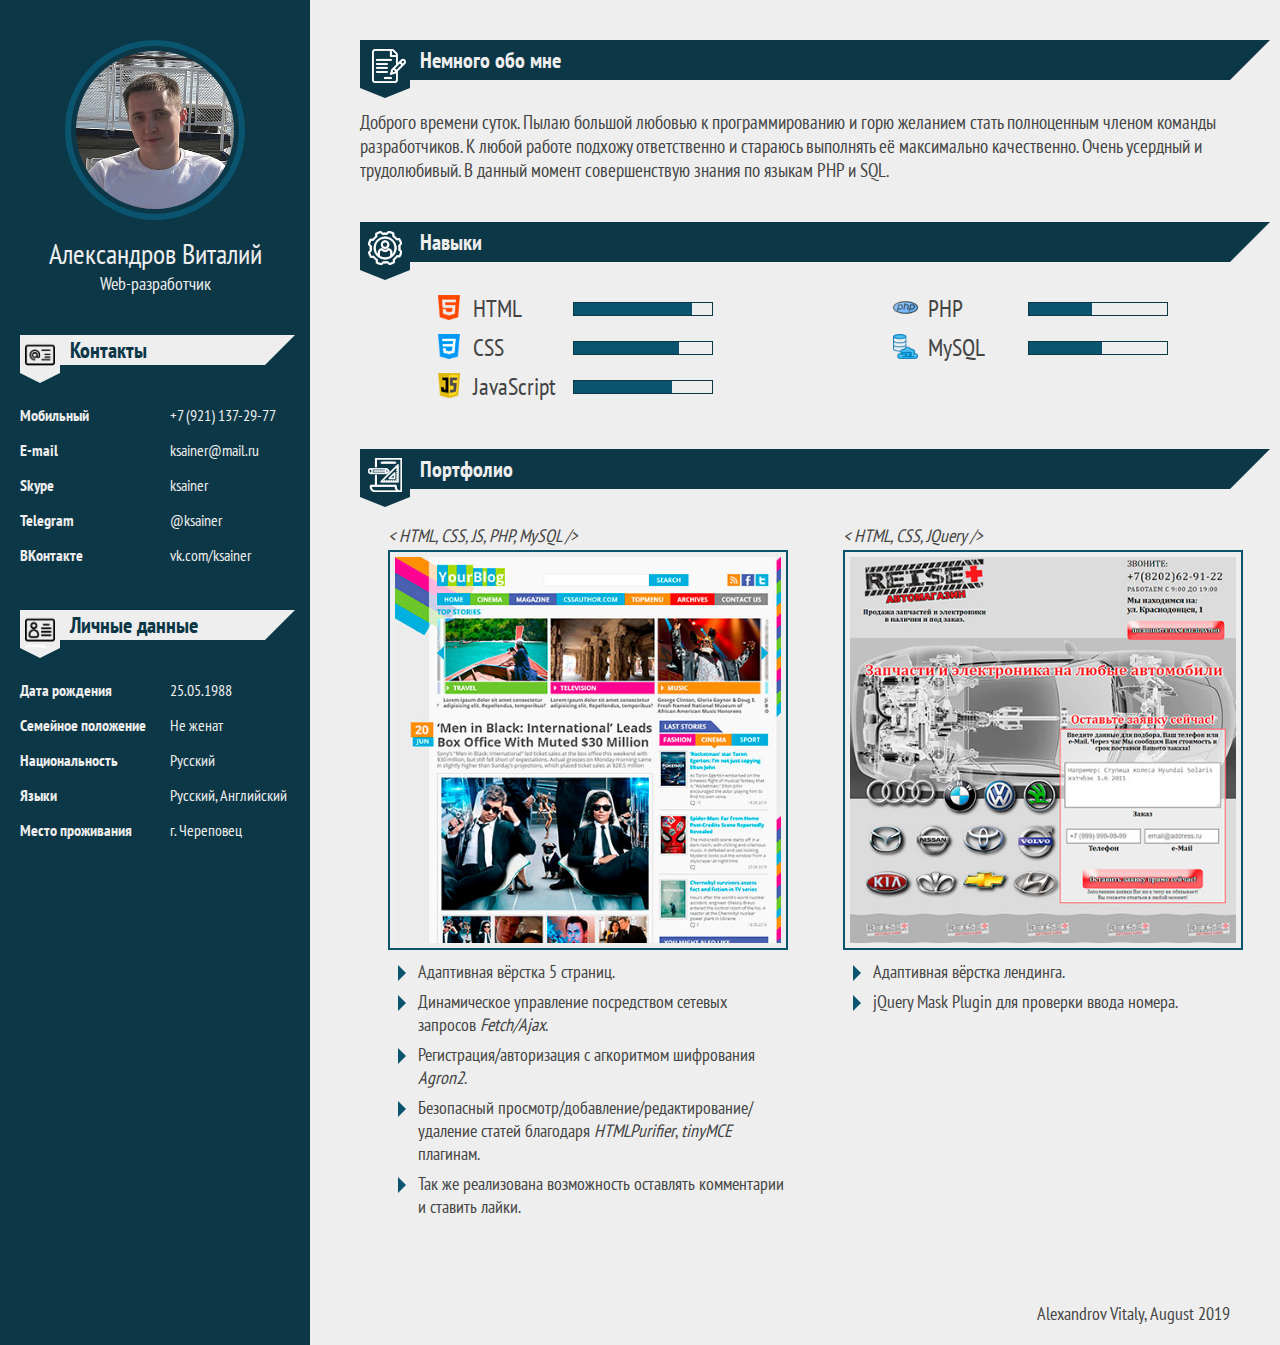
==== index.html @ 54f98357 "fix validator errors" ====
<!DOCTYPE html>
<html lang="ru">
<head>
	<meta charset="UTF-8">
	<meta name="viewport" content="width=device-width, initial-scale=1.0">
	<meta http-equiv="X-UA-Compatible" content="ie=edge">
	<title>Разработка адаптивных веб-сайтов по современным стандартам</title>
	<link href="https://fonts.googleapis.com/css?family=PT+Sans+Narrow:400,700&display=swap" rel="stylesheet">
	<link rel="stylesheet" href="style.min.css">
	<meta name="description" content="Услуги разработки, переработки и поддержки сайтов: создание сайтов с нуля, интеграция верстки, контент-менеджмент.">
</head>
<body>
<div class="wrap">
	<article class="left-bar">
		<figure class="avatar">
			<img src="img/photo.jpg" alt="my photo" class="photo" draggable="false">
			<figcaption class="avatar-caption">
				<p class="name">Александров Виталий</p>
				<p class="post">Web-разработчик</p>
			</figcaption>
		</figure>
		<div class="block-data">
			<h3 class="title">Контакты</h3>
			<table class="data-table">
				<tr>
					<td class="first-column">Мобильный</td>
					<td><a href="tel:+79211372977" class="nowrap">+7 (921) 137-29-77</a></td>
				</tr>
				<tr>
					<td class="first-column">E-mail</td>
					<td><a href="mailto:ksainer@mail.ru" class="nowrap">ksainer@mail.ru</a></td>
				</tr>
				<tr>
					<td class="first-column">Skype</td>
					<td><a href="skype:ksainer">ksainer</a></td>
				</tr>
				<tr>
					<td class="first-column">Telegram</td>
					<td><a href="https://telegram.me/ksainer" target="_blank">@ksainer</a></td>
				</tr>
				<tr>
					<td class="first-column">ВКонтакте</td>
					<td><a href="ttps://vk.com/ksainer" target="_blank">vk.com/ksainer</a></td>
				</tr>
			</table>
		</div>
		<div class="block-data">
			<h3 class="title">Личные данные</h3>
			<table class="data-table">
				<tr>
					<td class="first-column">Дата рождения</td>
					<td>25.05.1988</td>
				</tr>
				<tr>
					<td class="first-column">Семейное положение</td>
					<td>Не женат</td>
				</tr>
				<tr>
					<td class="first-column">Национальность</td>
					<td>Русский</td>
				</tr>
				<tr>
					<td class="first-column">Языки</td>
					<td>Русский, Английский</td>
				</tr>
				<tr>
					<td class="first-column">Место проживания</td>
					<td>г. Череповец</td>
				</tr>
			</table>
		</div>
	</article>

	<main class="content">
		<section class="content__section about-me title__icon">
			<h2 class="content__title">Немного обо мне</h2>
			<p class="about-me__text">Доброго времени суток. Пылаю большой любовью к программированию и горю желанием стать полноценным членом команды разработчиков. К любой работе подхожу ответственно и стараюсь выполнять её максимально качественно. Очень усердный и трудолюбивый. В данный момент совершенствую знания по языкам PHP и SQL.</p>
		</section>

		<section class="content__section skills title__icon">
			<h2 class="content__title">Навыки</h2>

			<div class="skills__lists">
				<ul class="skills__list">
					<li class="skills__item html">HTML</li>
					<li class="skills__item css">CSS</li>
					<li class="skills__item js">JavaScript</li>
				</ul>
				<ul class="skills__list">
					<li class="skills__item php">PHP</li>
					<li class="skills__item mysql">MySQL</li>
				</ul>
			</div>
		</section>

		<section class="content__section portfolio title__icon">
			<h2 class="content__title">Портфолио</h2>
			<ul class="portfolio__list">
				<li class="portfolio__item">
					<figure>
						<figcaption class="portfolio__languages">&lt; HTML, CSS, JS, PHP, MySQL /&gt;</figcaption>
						<div class="portfolio__screen-wrap">
							<a href="http://yourblog.mcdir.ru" target="_blank"><img src="img/portfolio/mini-YB.jpg" alt="website YourBlog" class="portfolio__screen"></a>
						</div>
						<ul class="portfolio__note-list">
							<li>Адаптивная вёрстка 5 страниц.</li>
							<li>Динамическое управление посредством сетевых запросов <i>Fetch/Ajax</i>.</li>
							<li>Регистрация/авторизация с агкоритмом шифрования <i>Agron2</i>.</li>
							<li>Безопасный просмотр/добавление/редактирование/удаление статей благодаря <i>HTMLPurifier</i>, <i>tinyMCE</i> плагинам.</li>
							<li>Так же реализована возможность оставлять комментарии и ставить лайки.</li>
						</ul>
					</figure>
				</li>
				<li class="portfolio__item">
					<figure>
						<figcaption class="portfolio__languages">&lt; HTML, CSS, JQuery /&gt;</figcaption>
						<div class="portfolio__screen-wrap">
							<a href="/reise+" target="_blank"><img src="img/portfolio/mini-reise.jpg" alt="website Reise+" class="portfolio__screen"></a>
						</div>
						<ul class="portfolio__note-list">
							<li>Адаптивная вёрстка лендинга.</li>
							<li>jQuery Mask Plugin для проверки ввода номера.</li>
						</ul>
					</figure>
				</li>
			</ul>
		</section>
		
	</main>
	
<footer class="footer">
		<p class="copy">Alexandrov Vitaly, August 2019</p>
	</footer>
</div>

</body>
</html>
---- style.min.css ----
*,::after,::before{box-sizing:border-box;margin:0;padding:0}body{background-color:#eee;font-family:'PT Sans Narrow',sans-serif;font-size:18px;color:#444}.wrap{position:relative;display:flex;max-width:1300px;margin:auto}.nowrap{white-space:nowrap}.left-bar{min-height:100vh;min-width:310px;padding:40px 20px;background-color:#0c3747;color:#eee}.avatar{text-align:center}.photo{width:180px;margin-bottom:10px;padding:5px;border-radius:50%;border:6px solid #0a546f}.name{font-size:28px}.title{position:relative;padding-left:50px;margin:40px 25px 30px 0;background-color:#eee;line-height:30px;color:#0c3747;font-size:22px;white-space:nowrap}.title::before{content:'';position:absolute;bottom:-18px;left:0;width:0;height:0;border-left:20px solid transparent;border-right:20px solid transparent;border-top:10px solid #eee}.title::after{content:'';position:absolute;top:0;right:-30px;width:0;height:0;border-top:30px solid #eee;border-right:30px solid transparent}.title__icon::after{content:'';position:absolute;top:9px;left:0;width:50px;height:39px;padding:0 4px 0 12px;background:#0c3747 url(img/sprite-title.png) center no-repeat;background-size:cover;background-origin:content-box;border-bottom:5px solid #0c3747;z-index:2}.block-data{position:relative;max-width:280px;margin:auto}.block-data::before{content:'';position:absolute;top:5px;left:0;width:40px;height:33px;padding:0 5px;background:#eee url(img/sprite-title.png) 0 0 no-repeat;background-size:cover;background-origin:content-box;z-index:1}.block-data:last-child::before{background-position:0 -30px}.data-table{font-size:16px;border-collapse:collapse}.data-table td{padding:10px 0 5px}.first-column{font-weight:700;width:150px}.data-table a{text-decoration:none;color:inherit}.data-table a:hover{text-decoration:underline}.content{min-width:320px;margin:0 10px 100px 50px}.content__section{position:relative}.content__title{position:relative;padding-left:60px;margin:40px 40px 30px 0;background-color:#0c3747;line-height:40px;font-size:22px;color:#eee;white-space:nowrap;z-index:1}.content__title::before{content:'';position:absolute;bottom:-18px;left:0;width:0;height:0;border-left:25px solid transparent;border-right:25px solid transparent;border-top:10px solid #0c3747}.content__title::after{content:'';position:absolute;top:0;right:-40px;width:0;height:0;border-top:40px solid #0c3747;border-right:40px solid transparent}.about-me__text{font-size:19px}.skills::after{padding:0 8px 0 8px;background-position:0 -102px}.skills__lists{display:flex;flex-wrap:wrap;justify-content:space-around}.skills__list{list-style:none;font-size:20px}.skills__item{position:relative;width:300px;padding-left:35px;margin-bottom:5px;line-height:34px;font-size:24px}.skills__item::before{content:'';position:absolute;top:3px;left:0;width:25px;height:25px;background:url(img/sprite-skills.png) 0 0 no-repeat;background-size:cover}.css::before{background-position:0 -25px}.js::before{background-position:0 -50px}.php::before{background-position:0 -75px}.mysql::before{background-position:0 -100px}.skills__item::after{content:'';position:absolute;top:50%;left:135px;width:140px;height:14px;padding-right:50px;transform:translateY(-50%);border:1px solid #0c3747;background:#0a546f;background-clip:content-box}.html::after{padding-right:20px}.css::after{padding-right:33px}.js::after{padding-right:40px}.php::after{padding-right:75px}.mysql::after{padding-right:65px}.portfolio::after{padding:0 8px 0 8px;background-position:0 -136px}.portfolio__list{display:flex;flex-wrap:wrap;justify-content:space-around;list-style:none}.portfolio__item{max-width:400px;margin:5px 5px 20px}.portfolio__screen-wrap{width:100%;border:2px solid #0a546f;padding:5px;margin-bottom:10px;font-size:0;overflow:hidden}.portfolio__screen{width:100%;transition:2s}.portfolio__screen:hover{transform:scale(1.05)}.portfolio__languages{font-style:italic;margin-bottom:3px}.portfolio__note-list{margin-left:30px;list-style:none}.portfolio__note-list li{position:relative;margin-bottom:7px}.portfolio__note-list li:before{content:'';position:absolute;top:5px;left:-20px;border:8px solid transparent;border-left-color:#0a546f}.footer{position:absolute;bottom:20px;right:50px}@media screen and (max-width:975px){.content{margin-left:30px}.about-me__text{font-size:17px}}@media screen and (max-width:730px){.wrap{flex-wrap:wrap}.left-bar{min-height:auto;min-width:auto;width:100%;margin:auto}.content{margin-left:0;margin-right:0;min-width:auto}.about-me .content__title{margin-top:0;box-shadow:5px -5px 5px #111}.about-me .content__title::after{box-shadow:5px -5px 5px #111}.about-me__text{padding-left:10px;padding-right:5px;font-size:16px}}
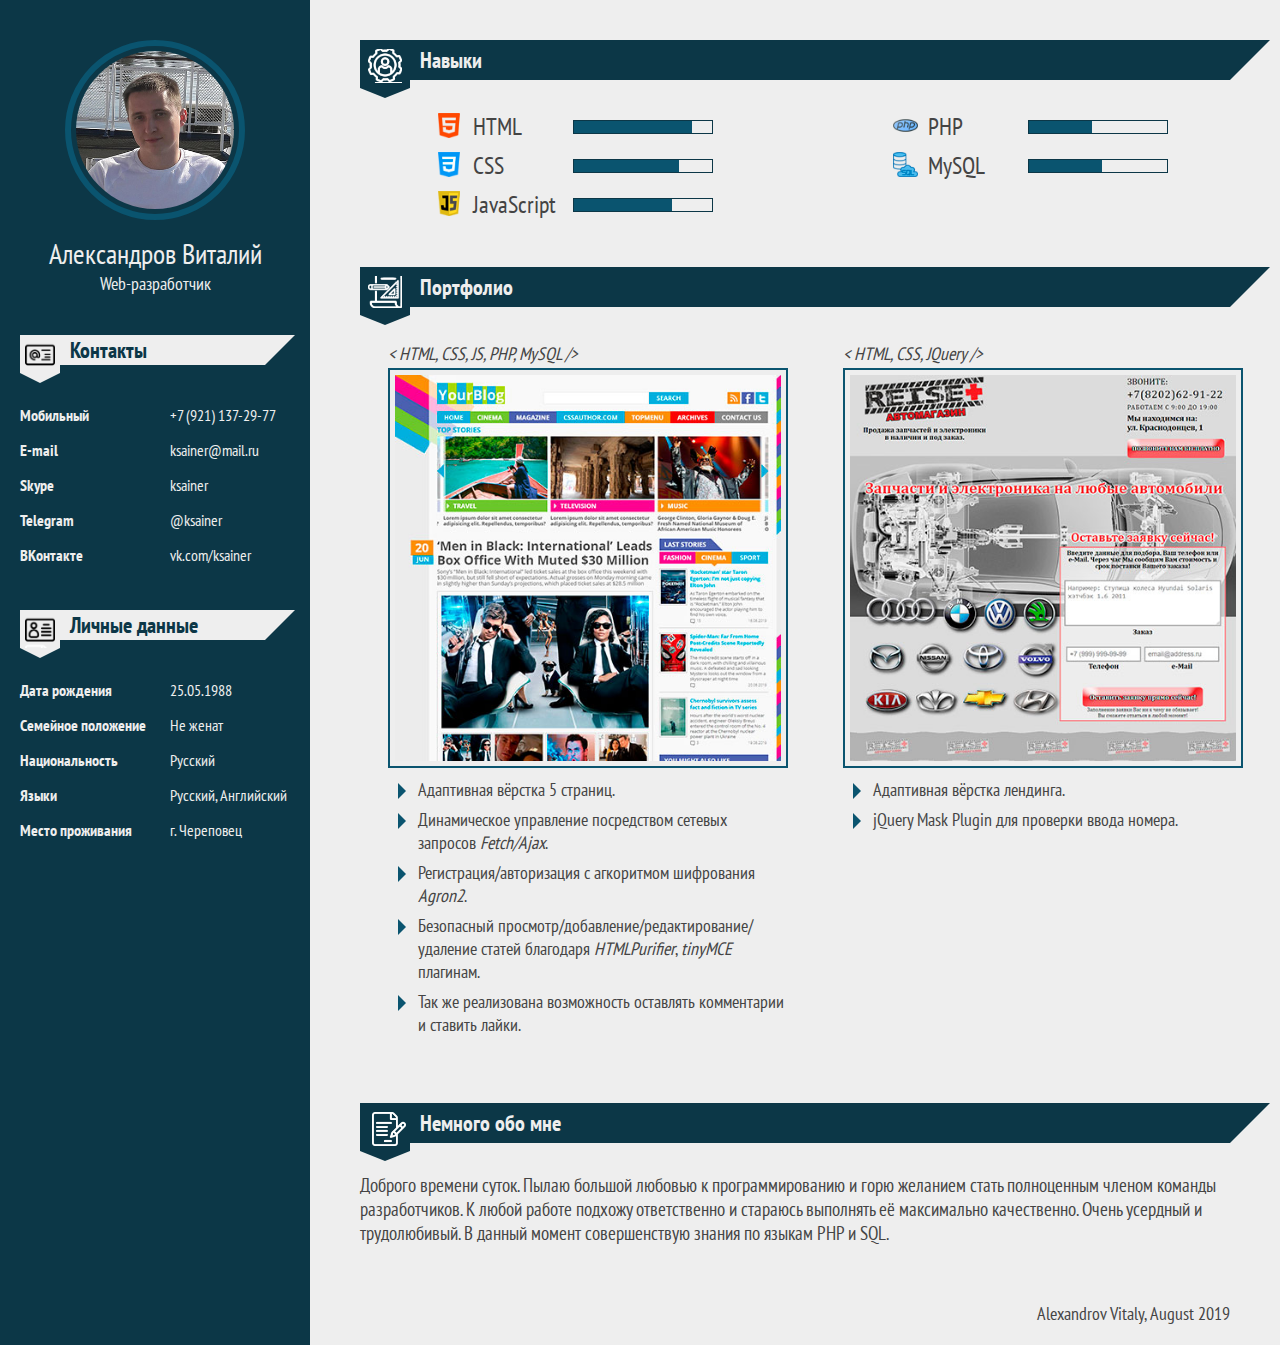
==== commit 2ea160fb: "remove about-block" ====
--- a/index.html
+++ b/index.html
@@ -72,11 +72,6 @@
 	</article>
 
 	<main class="content">
-		<section class="content__section about-me title__icon">
-			<h2 class="content__title">Немного обо мне</h2>
-			<p class="about-me__text">Доброго времени суток. Пылаю большой любовью к программированию и горю желанием стать полноценным членом команды разработчиков. К любой работе подхожу ответственно и стараюсь выполнять её максимально качественно. Очень усердный и трудолюбивый. В данный момент совершенствую знания по языкам PHP и SQL.</p>
-		</section>
-
 		<section class="content__section skills title__icon">
 			<h2 class="content__title">Навыки</h2>
 
@@ -126,6 +121,10 @@
 			</ul>
 		</section>
 		
+		<section class="content__section about-me title__icon">
+			<h2 class="content__title">Немного обо мне</h2>
+			<p class="about-me__text">Доброго времени суток. Пылаю большой любовью к программированию и горю желанием стать полноценным членом команды разработчиков. К любой работе подхожу ответственно и стараюсь выполнять её максимально качественно. Очень усердный и трудолюбивый. В данный момент совершенствую знания по языкам PHP и SQL.</p>
+		</section>
 	</main>
 	
 <footer class="footer">
--- a/style.min.css
+++ b/style.min.css
@@ -1 +1 @@
-*,::after,::before{box-sizing:border-box;margin:0;padding:0}body{background-color:#eee;font-family:'PT Sans Narrow',sans-serif;font-size:18px;color:#444}.wrap{position:relative;display:flex;max-width:1300px;margin:auto}.nowrap{white-space:nowrap}.left-bar{min-height:100vh;min-width:310px;padding:40px 20px;background-color:#0c3747;color:#eee}.avatar{text-align:center}.photo{width:180px;margin-bottom:10px;padding:5px;border-radius:50%;border:6px solid #0a546f}.name{font-size:28px}.title{position:relative;padding-left:50px;margin:40px 25px 30px 0;background-color:#eee;line-height:30px;color:#0c3747;font-size:22px;white-space:nowrap}.title::before{content:'';position:absolute;bottom:-18px;left:0;width:0;height:0;border-left:20px solid transparent;border-right:20px solid transparent;border-top:10px solid #eee}.title::after{content:'';position:absolute;top:0;right:-30px;width:0;height:0;border-top:30px solid #eee;border-right:30px solid transparent}.title__icon::after{content:'';position:absolute;top:9px;left:0;width:50px;height:39px;padding:0 4px 0 12px;background:#0c3747 url(img/sprite-title.png) center no-repeat;background-size:cover;background-origin:content-box;border-bottom:5px solid #0c3747;z-index:2}.block-data{position:relative;max-width:280px;margin:auto}.block-data::before{content:'';position:absolute;top:5px;left:0;width:40px;height:33px;padding:0 5px;background:#eee url(img/sprite-title.png) 0 0 no-repeat;background-size:cover;background-origin:content-box;z-index:1}.block-data:last-child::before{background-position:0 -30px}.data-table{font-size:16px;border-collapse:collapse}.data-table td{padding:10px 0 5px}.first-column{font-weight:700;width:150px}.data-table a{text-decoration:none;color:inherit}.data-table a:hover{text-decoration:underline}.content{min-width:320px;margin:0 10px 100px 50px}.content__section{position:relative}.content__title{position:relative;padding-left:60px;margin:40px 40px 30px 0;background-color:#0c3747;line-height:40px;font-size:22px;color:#eee;white-space:nowrap;z-index:1}.content__title::before{content:'';position:absolute;bottom:-18px;left:0;width:0;height:0;border-left:25px solid transparent;border-right:25px solid transparent;border-top:10px solid #0c3747}.content__title::after{content:'';position:absolute;top:0;right:-40px;width:0;height:0;border-top:40px solid #0c3747;border-right:40px solid transparent}.about-me__text{font-size:19px}.skills::after{padding:0 8px 0 8px;background-position:0 -102px}.skills__lists{display:flex;flex-wrap:wrap;justify-content:space-around}.skills__list{list-style:none;font-size:20px}.skills__item{position:relative;width:300px;padding-left:35px;margin-bottom:5px;line-height:34px;font-size:24px}.skills__item::before{content:'';position:absolute;top:3px;left:0;width:25px;height:25px;background:url(img/sprite-skills.png) 0 0 no-repeat;background-size:cover}.css::before{background-position:0 -25px}.js::before{background-position:0 -50px}.php::before{background-position:0 -75px}.mysql::before{background-position:0 -100px}.skills__item::after{content:'';position:absolute;top:50%;left:135px;width:140px;height:14px;padding-right:50px;transform:translateY(-50%);border:1px solid #0c3747;background:#0a546f;background-clip:content-box}.html::after{padding-right:20px}.css::after{padding-right:33px}.js::after{padding-right:40px}.php::after{padding-right:75px}.mysql::after{padding-right:65px}.portfolio::after{padding:0 8px 0 8px;background-position:0 -136px}.portfolio__list{display:flex;flex-wrap:wrap;justify-content:space-around;list-style:none}.portfolio__item{max-width:400px;margin:5px 5px 20px}.portfolio__screen-wrap{width:100%;border:2px solid #0a546f;padding:5px;margin-bottom:10px;font-size:0;overflow:hidden}.portfolio__screen{width:100%;transition:2s}.portfolio__screen:hover{transform:scale(1.05)}.portfolio__languages{font-style:italic;margin-bottom:3px}.portfolio__note-list{margin-left:30px;list-style:none}.portfolio__note-list li{position:relative;margin-bottom:7px}.portfolio__note-list li:before{content:'';position:absolute;top:5px;left:-20px;border:8px solid transparent;border-left-color:#0a546f}.footer{position:absolute;bottom:20px;right:50px}@media screen and (max-width:975px){.content{margin-left:30px}.about-me__text{font-size:17px}}@media screen and (max-width:730px){.wrap{flex-wrap:wrap}.left-bar{min-height:auto;min-width:auto;width:100%;margin:auto}.content{margin-left:0;margin-right:0;min-width:auto}.about-me .content__title{margin-top:0;box-shadow:5px -5px 5px #111}.about-me .content__title::after{box-shadow:5px -5px 5px #111}.about-me__text{padding-left:10px;padding-right:5px;font-size:16px}}+*,::after,::before{box-sizing:border-box;margin:0;padding:0}body{background-color:#eee;font-family:'PT Sans Narrow',sans-serif;font-size:18px;color:#444}.wrap{position:relative;display:flex;max-width:1300px;margin:auto}.nowrap{white-space:nowrap}.left-bar{min-height:100vh;min-width:310px;padding:40px 20px;background-color:#0c3747;color:#eee}.avatar{text-align:center}.photo{width:180px;margin-bottom:10px;padding:5px;border-radius:50%;border:6px solid #0a546f}.name{font-size:28px}.title{position:relative;padding-left:50px;margin:40px 25px 30px 0;background-color:#eee;line-height:30px;color:#0c3747;font-size:22px;white-space:nowrap}.title::before{content:'';position:absolute;bottom:-18px;left:0;width:0;height:0;border-left:20px solid transparent;border-right:20px solid transparent;border-top:10px solid #eee}.title::after{content:'';position:absolute;top:0;right:-30px;width:0;height:0;border-top:30px solid #eee;border-right:30px solid transparent}.title__icon::after{content:'';position:absolute;top:9px;left:0;width:50px;height:39px;padding:0 4px 0 12px;background:#0c3747 url(img/sprite-title.png) center no-repeat;background-size:cover;background-origin:content-box;border-bottom:5px solid #0c3747;z-index:2}.block-data{position:relative;max-width:280px;margin:auto}.block-data::before{content:'';position:absolute;top:5px;left:0;width:40px;height:33px;padding:0 5px;background:#eee url(img/sprite-title.png) 0 0 no-repeat;background-size:cover;background-origin:content-box;z-index:1}.block-data:last-child::before{background-position:0 -30px}.data-table{font-size:16px;border-collapse:collapse}.data-table td{padding:10px 0 5px}.first-column{font-weight:700;width:150px}.data-table a{text-decoration:none;color:inherit}.data-table a:hover{text-decoration:underline}.content{min-width:320px;margin:0 10px 100px 50px}.content__section{position:relative}.content__title{position:relative;padding-left:60px;margin:40px 40px 30px 0;background-color:#0c3747;line-height:40px;font-size:22px;color:#eee;white-space:nowrap;z-index:1}.content__title::before{content:'';position:absolute;bottom:-18px;left:0;width:0;height:0;border-left:25px solid transparent;border-right:25px solid transparent;border-top:10px solid #0c3747}.content__title::after{content:'';position:absolute;top:0;right:-40px;width:0;height:0;border-top:40px solid #0c3747;border-right:40px solid transparent}.about-me__text{font-size:19px}.skills::after{padding:0 8px 0 8px;background-position:0 -103px}.skills__lists{display:flex;flex-wrap:wrap;justify-content:space-around}.skills__list{list-style:none;font-size:20px}.skills__item{position:relative;width:300px;padding-left:35px;margin-bottom:5px;line-height:34px;font-size:24px}.skills__item::before{content:'';position:absolute;top:3px;left:0;width:25px;height:25px;background:url(img/sprite-skills.png) 0 0 no-repeat;background-size:cover}.css::before{background-position:0 -25px}.js::before{background-position:0 -50px}.php::before{background-position:0 -75px}.mysql::before{background-position:0 -100px}.skills__item::after{content:'';position:absolute;top:50%;left:135px;width:140px;height:14px;padding-right:50px;transform:translateY(-50%);border:1px solid #0c3747;background:#0a546f;background-clip:content-box}.html::after{padding-right:20px}.css::after{padding-right:33px}.js::after{padding-right:40px}.php::after{padding-right:75px}.mysql::after{padding-right:65px}.portfolio::after{padding:0 8px 0 8px;background-position:0 -138px}.portfolio__list{display:flex;flex-wrap:wrap;justify-content:space-around;list-style:none}.portfolio__item{max-width:400px;margin:5px 5px 20px}.portfolio__screen-wrap{width:100%;border:2px solid #0a546f;padding:5px;margin-bottom:10px;font-size:0;overflow:hidden}.portfolio__screen{width:100%;transition:2s}.portfolio__screen:hover{transform:scale(1.05)}.portfolio__languages{font-style:italic;margin-bottom:3px}.portfolio__note-list{margin-left:30px;list-style:none}.portfolio__note-list li{position:relative;margin-bottom:7px}.portfolio__note-list li:before{content:'';position:absolute;top:5px;left:-20px;border:8px solid transparent;border-left-color:#0a546f}.footer{position:absolute;bottom:20px;right:50px}@media screen and (max-width:975px){.content{margin-left:30px}.about-me__text{font-size:17px}}@media screen and (max-width:730px){.wrap{flex-wrap:wrap}.left-bar{min-height:auto;min-width:auto;width:100%;margin:auto}.content{margin-left:0;margin-right:0;min-width:auto}.about-me .content__title{margin-top:0;box-shadow:5px -5px 5px #111}.about-me .content__title::after{box-shadow:5px -5px 5px #111}.about-me__text{padding-left:10px;padding-right:5px;font-size:16px}}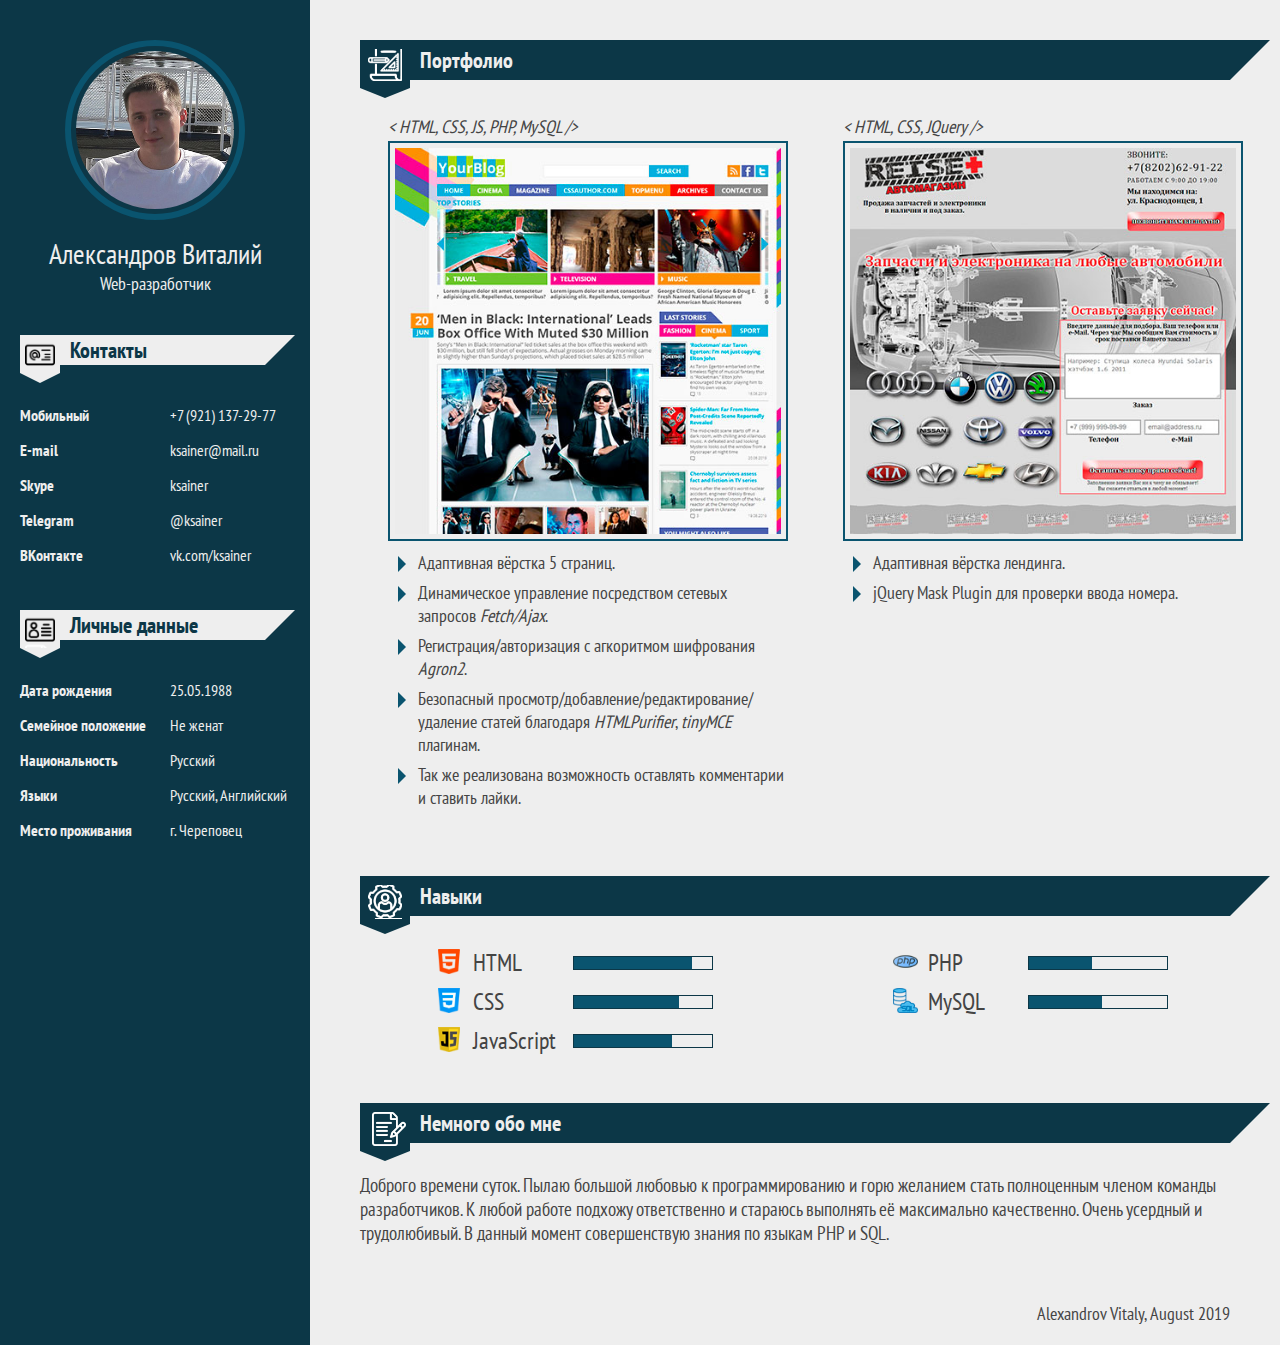
==== commit cfa90c27: "remove skills-block" ====
--- a/index.html
+++ b/index.html
@@ -72,22 +72,6 @@
 	</article>
 
 	<main class="content">
-		<section class="content__section skills title__icon">
-			<h2 class="content__title">Навыки</h2>
-
-			<div class="skills__lists">
-				<ul class="skills__list">
-					<li class="skills__item html">HTML</li>
-					<li class="skills__item css">CSS</li>
-					<li class="skills__item js">JavaScript</li>
-				</ul>
-				<ul class="skills__list">
-					<li class="skills__item php">PHP</li>
-					<li class="skills__item mysql">MySQL</li>
-				</ul>
-			</div>
-		</section>
-
 		<section class="content__section portfolio title__icon">
 			<h2 class="content__title">Портфолио</h2>
 			<ul class="portfolio__list">
@@ -121,6 +105,22 @@
 			</ul>
 		</section>
 		
+		<section class="content__section skills title__icon">
+			<h2 class="content__title">Навыки</h2>
+
+			<div class="skills__lists">
+				<ul class="skills__list">
+					<li class="skills__item html">HTML</li>
+					<li class="skills__item css">CSS</li>
+					<li class="skills__item js">JavaScript</li>
+				</ul>
+				<ul class="skills__list">
+					<li class="skills__item php">PHP</li>
+					<li class="skills__item mysql">MySQL</li>
+				</ul>
+			</div>
+		</section>
+		
 		<section class="content__section about-me title__icon">
 			<h2 class="content__title">Немного обо мне</h2>
 			<p class="about-me__text">Доброго времени суток. Пылаю большой любовью к программированию и горю желанием стать полноценным членом команды разработчиков. К любой работе подхожу ответственно и стараюсь выполнять её максимально качественно. Очень усердный и трудолюбивый. В данный момент совершенствую знания по языкам PHP и SQL.</p>
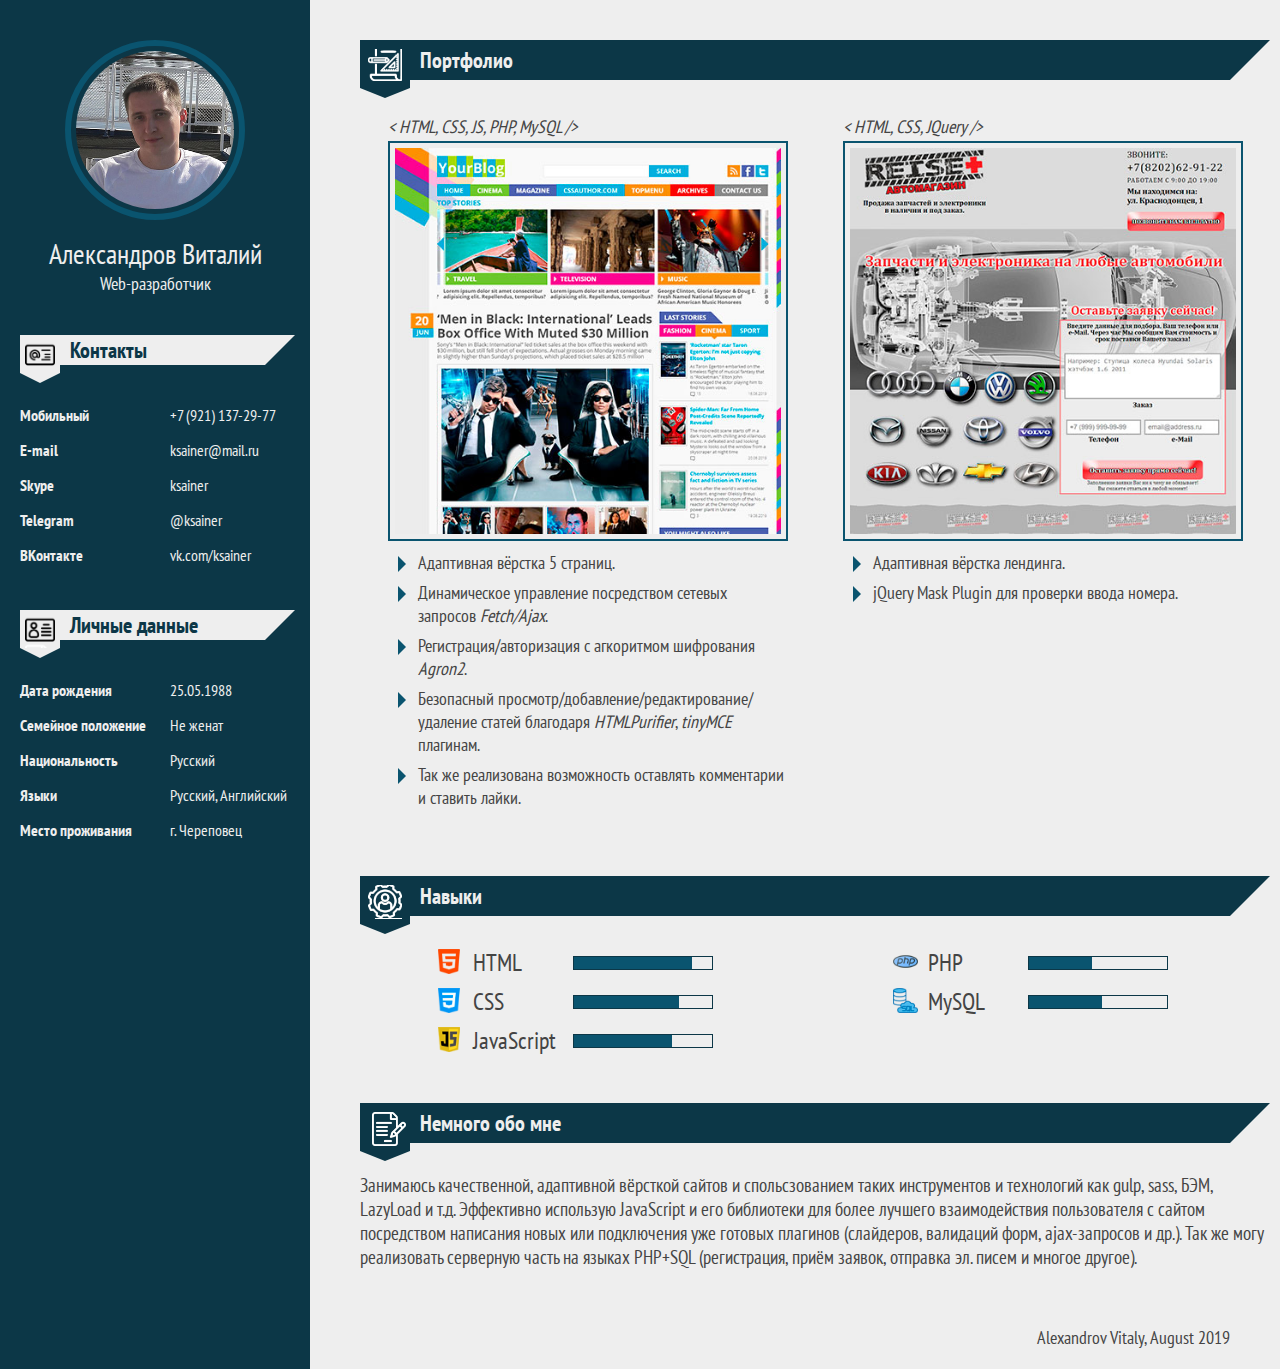
==== commit 0b8dbe23: "update about-block text" ====
--- a/index.html
+++ b/index.html
@@ -123,7 +123,11 @@
 		
 		<section class="content__section about-me title__icon">
 			<h2 class="content__title">Немного обо мне</h2>
-			<p class="about-me__text">Доброго времени суток. Пылаю большой любовью к программированию и горю желанием стать полноценным членом команды разработчиков. К любой работе подхожу ответственно и стараюсь выполнять её максимально качественно. Очень усердный и трудолюбивый. В данный момент совершенствую знания по языкам PHP и SQL.</p>
+			<p class="about-me__text">
+				Занимаюсь качественной, адаптивной вёрсткой сайтов и спольсзованием таких инструментов и технологий как gulp, sass, БЭМ, LazyLoad и т.д. 
+				Эффективно использую JavaScript и его библиотеки для более лучшего взаимодействия пользователя с сайтом посредством написания новых или подключения уже готовых плагинов (слайдеров, валидаций форм, ajax-запросов и др.). 
+				Так же могу реализовать серверную часть на языках PHP+SQL (регистрация, приём заявок, отправка эл. писем и многое другое).
+			</p>
 		</section>
 	</main>
 	
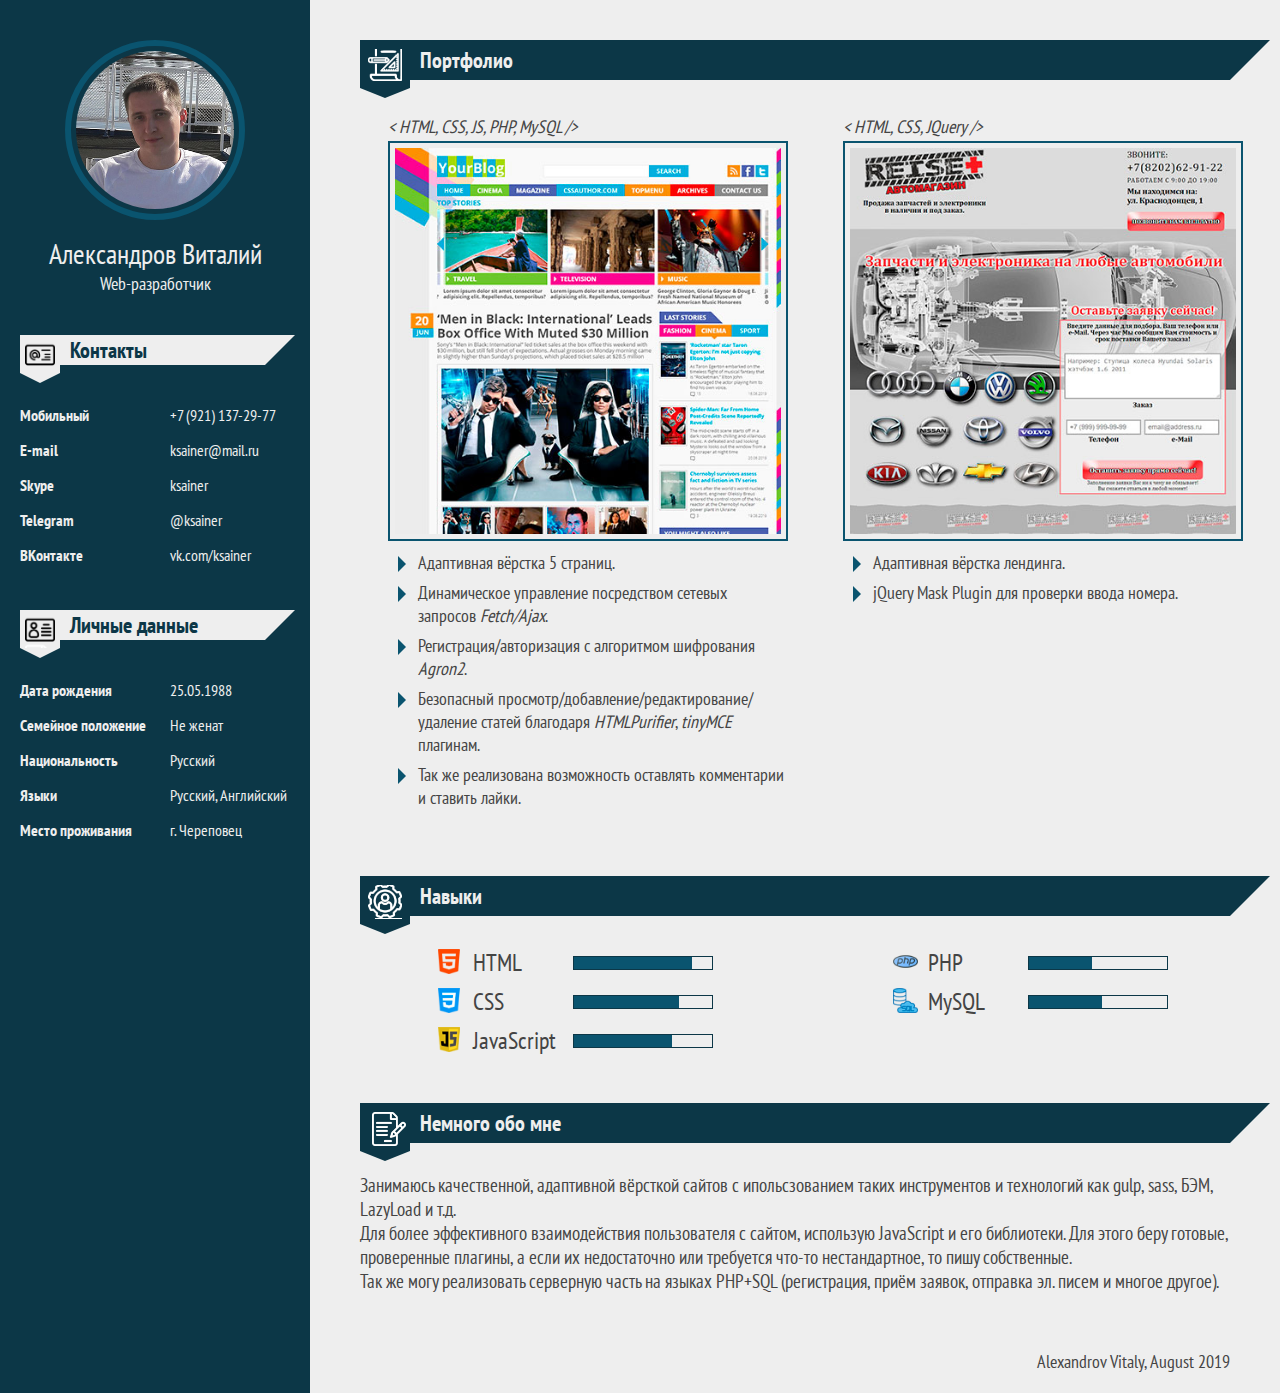
==== commit f7d0508e: "update about-block text" ====
--- a/index.html
+++ b/index.html
@@ -84,7 +84,7 @@
 						<ul class="portfolio__note-list">
 							<li>Адаптивная вёрстка 5 страниц.</li>
 							<li>Динамическое управление посредством сетевых запросов <i>Fetch/Ajax</i>.</li>
-							<li>Регистрация/авторизация с агкоритмом шифрования <i>Agron2</i>.</li>
+							<li>Регистрация/авторизация с алгоритмом шифрования <i>Agron2</i>.</li>
 							<li>Безопасный просмотр/добавление/редактирование/удаление статей благодаря <i>HTMLPurifier</i>, <i>tinyMCE</i> плагинам.</li>
 							<li>Так же реализована возможность оставлять комментарии и ставить лайки.</li>
 						</ul>
@@ -124,9 +124,14 @@
 		<section class="content__section about-me title__icon">
 			<h2 class="content__title">Немного обо мне</h2>
 			<p class="about-me__text">
-				Занимаюсь качественной, адаптивной вёрсткой сайтов и спольсзованием таких инструментов и технологий как gulp, sass, БЭМ, LazyLoad и т.д. 
-				Эффективно использую JavaScript и его библиотеки для более лучшего взаимодействия пользователя с сайтом посредством написания новых или подключения уже готовых плагинов (слайдеров, валидаций форм, ajax-запросов и др.). 
-				Так же могу реализовать серверную часть на языках PHP+SQL (регистрация, приём заявок, отправка эл. писем и многое другое).
+				Занимаюсь качественной, адаптивной вёрсткой сайтов с ипольсзованием таких инструментов 
+				и технологий как gulp, sass, БЭМ, LazyLoad и т.д.<br>
+
+				Для более эффективного взаимодействия пользователя с сайтом, использую JavaScript и его библиотеки.
+				Для этого беру готовые, проверенные плагины, а если их недостаточно или требуется что-то нестандартное, то пишу собственные.<br>
+
+				Так же могу реализовать серверную часть на языках PHP+SQL (регистрация, приём заявок, 
+				отправка эл. писем и многое другое).
 			</p>
 		</section>
 	</main>
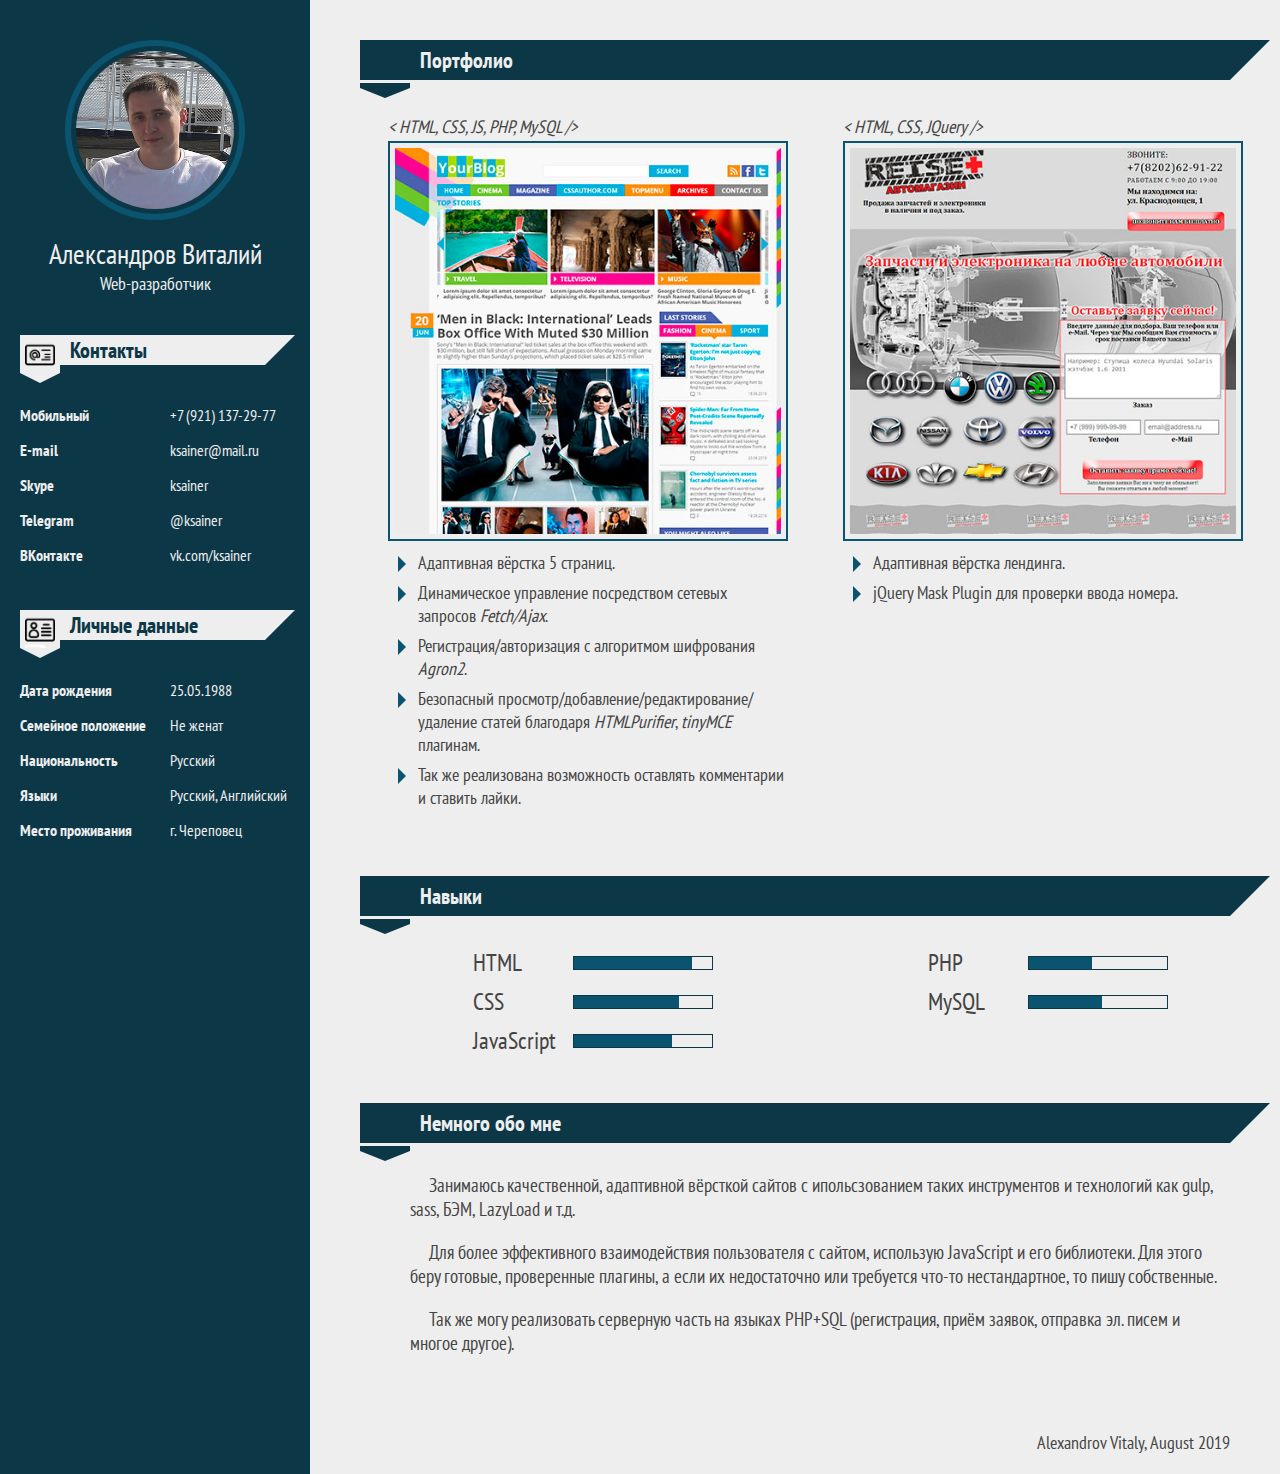
==== commit 4fb43f48: "fix img sprite" ====
--- a/index.html
+++ b/index.html
@@ -123,16 +123,16 @@
 		
 		<section class="content__section about-me title__icon">
 			<h2 class="content__title">Немного обо мне</h2>
-			<p class="about-me__text">
-				Занимаюсь качественной, адаптивной вёрсткой сайтов с ипольсзованием таких инструментов 
-				и технологий как gulp, sass, БЭМ, LazyLoad и т.д.<br>
+			<div class="about-me__text">
+				<p>Занимаюсь качественной, адаптивной вёрсткой сайтов с ипольсзованием таких инструментов 
+				и технологий как gulp, sass, БЭМ, LazyLoad и т.д.</p>
 
-				Для более эффективного взаимодействия пользователя с сайтом, использую JavaScript и его библиотеки.
-				Для этого беру готовые, проверенные плагины, а если их недостаточно или требуется что-то нестандартное, то пишу собственные.<br>
+				<p>Для более эффективного взаимодействия пользователя с сайтом, использую JavaScript и его библиотеки.
+				Для этого беру готовые, проверенные плагины, а если их недостаточно или требуется что-то нестандартное, то пишу собственные.</p>
 
-				Так же могу реализовать серверную часть на языках PHP+SQL (регистрация, приём заявок, 
-				отправка эл. писем и многое другое).
-			</p>
+				<p>Так же могу реализовать серверную часть на языках PHP+SQL (регистрация, приём заявок, 
+				отправка эл. писем и многое другое).</p>
+			</div>
 		</section>
 	</main>
 	
--- a/style.min.css
+++ b/style.min.css
@@ -1 +1 @@
-*,::after,::before{box-sizing:border-box;margin:0;padding:0}body{background-color:#eee;font-family:'PT Sans Narrow',sans-serif;font-size:18px;color:#444}.wrap{position:relative;display:flex;max-width:1300px;margin:auto}.nowrap{white-space:nowrap}.left-bar{min-height:100vh;min-width:310px;padding:40px 20px;background-color:#0c3747;color:#eee}.avatar{text-align:center}.photo{width:180px;margin-bottom:10px;padding:5px;border-radius:50%;border:6px solid #0a546f}.name{font-size:28px}.title{position:relative;padding-left:50px;margin:40px 25px 30px 0;background-color:#eee;line-height:30px;color:#0c3747;font-size:22px;white-space:nowrap}.title::before{content:'';position:absolute;bottom:-18px;left:0;width:0;height:0;border-left:20px solid transparent;border-right:20px solid transparent;border-top:10px solid #eee}.title::after{content:'';position:absolute;top:0;right:-30px;width:0;height:0;border-top:30px solid #eee;border-right:30px solid transparent}.title__icon::after{content:'';position:absolute;top:9px;left:0;width:50px;height:39px;padding:0 4px 0 12px;background:#0c3747 url(img/sprite-title.png) center no-repeat;background-size:cover;background-origin:content-box;border-bottom:5px solid #0c3747;z-index:2}.block-data{position:relative;max-width:280px;margin:auto}.block-data::before{content:'';position:absolute;top:5px;left:0;width:40px;height:33px;padding:0 5px;background:#eee url(img/sprite-title.png) 0 0 no-repeat;background-size:cover;background-origin:content-box;z-index:1}.block-data:last-child::before{background-position:0 -30px}.data-table{font-size:16px;border-collapse:collapse}.data-table td{padding:10px 0 5px}.first-column{font-weight:700;width:150px}.data-table a{text-decoration:none;color:inherit}.data-table a:hover{text-decoration:underline}.content{min-width:320px;margin:0 10px 100px 50px}.content__section{position:relative}.content__title{position:relative;padding-left:60px;margin:40px 40px 30px 0;background-color:#0c3747;line-height:40px;font-size:22px;color:#eee;white-space:nowrap;z-index:1}.content__title::before{content:'';position:absolute;bottom:-18px;left:0;width:0;height:0;border-left:25px solid transparent;border-right:25px solid transparent;border-top:10px solid #0c3747}.content__title::after{content:'';position:absolute;top:0;right:-40px;width:0;height:0;border-top:40px solid #0c3747;border-right:40px solid transparent}.about-me__text{font-size:19px}.skills::after{padding:0 8px 0 8px;background-position:0 -103px}.skills__lists{display:flex;flex-wrap:wrap;justify-content:space-around}.skills__list{list-style:none;font-size:20px}.skills__item{position:relative;width:300px;padding-left:35px;margin-bottom:5px;line-height:34px;font-size:24px}.skills__item::before{content:'';position:absolute;top:3px;left:0;width:25px;height:25px;background:url(img/sprite-skills.png) 0 0 no-repeat;background-size:cover}.css::before{background-position:0 -25px}.js::before{background-position:0 -50px}.php::before{background-position:0 -75px}.mysql::before{background-position:0 -100px}.skills__item::after{content:'';position:absolute;top:50%;left:135px;width:140px;height:14px;padding-right:50px;transform:translateY(-50%);border:1px solid #0c3747;background:#0a546f;background-clip:content-box}.html::after{padding-right:20px}.css::after{padding-right:33px}.js::after{padding-right:40px}.php::after{padding-right:75px}.mysql::after{padding-right:65px}.portfolio::after{padding:0 8px 0 8px;background-position:0 -138px}.portfolio__list{display:flex;flex-wrap:wrap;justify-content:space-around;list-style:none}.portfolio__item{max-width:400px;margin:5px 5px 20px}.portfolio__screen-wrap{width:100%;border:2px solid #0a546f;padding:5px;margin-bottom:10px;font-size:0;overflow:hidden}.portfolio__screen{width:100%;transition:2s}.portfolio__screen:hover{transform:scale(1.05)}.portfolio__languages{font-style:italic;margin-bottom:3px}.portfolio__note-list{margin-left:30px;list-style:none}.portfolio__note-list li{position:relative;margin-bottom:7px}.portfolio__note-list li:before{content:'';position:absolute;top:5px;left:-20px;border:8px solid transparent;border-left-color:#0a546f}.footer{position:absolute;bottom:20px;right:50px}@media screen and (max-width:975px){.content{margin-left:30px}.about-me__text{font-size:17px}}@media screen and (max-width:730px){.wrap{flex-wrap:wrap}.left-bar{min-height:auto;min-width:auto;width:100%;margin:auto}.content{margin-left:0;margin-right:0;min-width:auto}.about-me .content__title{margin-top:0;box-shadow:5px -5px 5px #111}.about-me .content__title::after{box-shadow:5px -5px 5px #111}.about-me__text{padding-left:10px;padding-right:5px;font-size:16px}}+*,::after,::before{box-sizing:border-box;margin:0;padding:0}body{background-color:#eee;font-family:'PT Sans Narrow',sans-serif;font-size:18px;color:#444}.wrap{position:relative;display:flex;max-width:1300px;margin:auto}.nowrap{white-space:nowrap}.left-bar{min-height:100vh;min-width:310px;padding:40px 20px;background-color:#0c3747;color:#eee}.avatar{text-align:center}.photo{width:180px;margin-bottom:10px;padding:5px;border-radius:50%;border:6px solid #0a546f}.name{font-size:28px}.title{position:relative;padding-left:50px;margin:40px 25px 30px 0;background-color:#eee;line-height:30px;color:#0c3747;font-size:22px;white-space:nowrap}.title::before{content:'';position:absolute;bottom:-18px;left:0;width:0;height:0;border-left:20px solid transparent;border-right:20px solid transparent;border-top:10px solid #eee}.title::after{content:'';position:absolute;top:0;right:-30px;width:0;height:0;border-top:30px solid #eee;border-right:30px solid transparent}.title__icon::after{content:'';position:absolute;top:9px;left:0;width:50px;height:39px;padding:0 4px 0 12px;background:#0c3747 url(img/sprite-title.png) center no-repeat/100%;background-origin:content-box;border-bottom:5px solid #0c3747;z-index:2}.block-data{position:relative;max-width:280px;margin:auto}.block-data::before{content:'';position:absolute;top:5px;left:0;width:40px;height:33px;padding:0 5px;background:#eee url(img/sprite-title.png) 0 0 no-repeat;background-size:cover;background-origin:content-box;z-index:1}.block-data:last-child::before{background-position:0 -30px}.data-table{font-size:16px;border-collapse:collapse}.data-table td{padding:10px 0 5px}.first-column{font-weight:700;width:150px}.data-table a{text-decoration:none;color:inherit}.data-table a:hover{text-decoration:underline}.content{min-width:320px;margin:0 10px 100px 50px}.content__section{position:relative}.content__title{position:relative;padding-left:60px;margin:40px 40px 30px 0;background-color:#0c3747;line-height:40px;font-size:22px;color:#eee;white-space:nowrap;z-index:1}.content__title::before{content:'';position:absolute;bottom:-18px;left:0;width:0;height:0;border-left:25px solid transparent;border-right:25px solid transparent;border-top:10px solid #0c3747}.content__title::after{content:'';position:absolute;top:0;right:-40px;width:0;height:0;border-top:40px solid #0c3747;border-right:40px solid transparent}.about-me__text{margin:0 50px;font-size:19px}.about-me__text p{margin:1em 0;text-indent:1em}.skills::after{padding:0 8px 0 8px;background-position:0 -102px}.skills__lists{display:flex;flex-wrap:wrap;justify-content:space-around}.skills__list{list-style:none;font-size:20px}.skills__item{position:relative;width:300px;padding-left:35px;margin-bottom:5px;line-height:34px;font-size:24px}.skills__item::before{content:'';position:absolute;top:3px;left:0;width:25px;height:25px;background:url(img/sprite-skills.png) 0 0 no-repeat/100%}.css::before{background-position:0 -25px}.js::before{background-position:0 -50px}.php::before{background-position:0 -75px}.mysql::before{background-position:0 -100px}.skills__item::after{content:'';position:absolute;top:50%;left:135px;width:140px;height:14px;padding-right:50px;transform:translateY(-50%);border:1px solid #0c3747;background:#0a546f;background-clip:content-box}.html::after{padding-right:20px}.css::after{padding-right:33px}.js::after{padding-right:40px}.php::after{padding-right:75px}.mysql::after{padding-right:65px}.portfolio::after{padding:0 8px 0 8px;background-position:0 -136px}.portfolio__list{display:flex;flex-wrap:wrap;justify-content:space-around;list-style:none}.portfolio__item{max-width:400px;margin:5px 5px 20px}.portfolio__screen-wrap{width:100%;border:2px solid #0a546f;padding:5px;margin-bottom:10px;font-size:0;overflow:hidden}.portfolio__screen{width:100%;transition:2s}.portfolio__screen:hover{transform:scale(1.05)}.portfolio__languages{font-style:italic;margin-bottom:3px}.portfolio__note-list{margin-left:30px;list-style:none}.portfolio__note-list li{position:relative;margin-bottom:7px}.portfolio__note-list li:before{content:'';position:absolute;top:5px;left:-20px;border:8px solid transparent;border-left-color:#0a546f}.footer{position:absolute;bottom:20px;right:50px}@media screen and (max-width:975px){.content{margin-left:30px}.about-me__text{margin:0 30px;font-size:17px}}@media screen and (max-width:730px){.wrap{flex-wrap:wrap}.left-bar{min-height:auto;min-width:auto;width:100%;margin:auto}.content{margin-left:0;margin-right:0;min-width:auto}.about-me__text{margin:0 20px;font-size:16px}}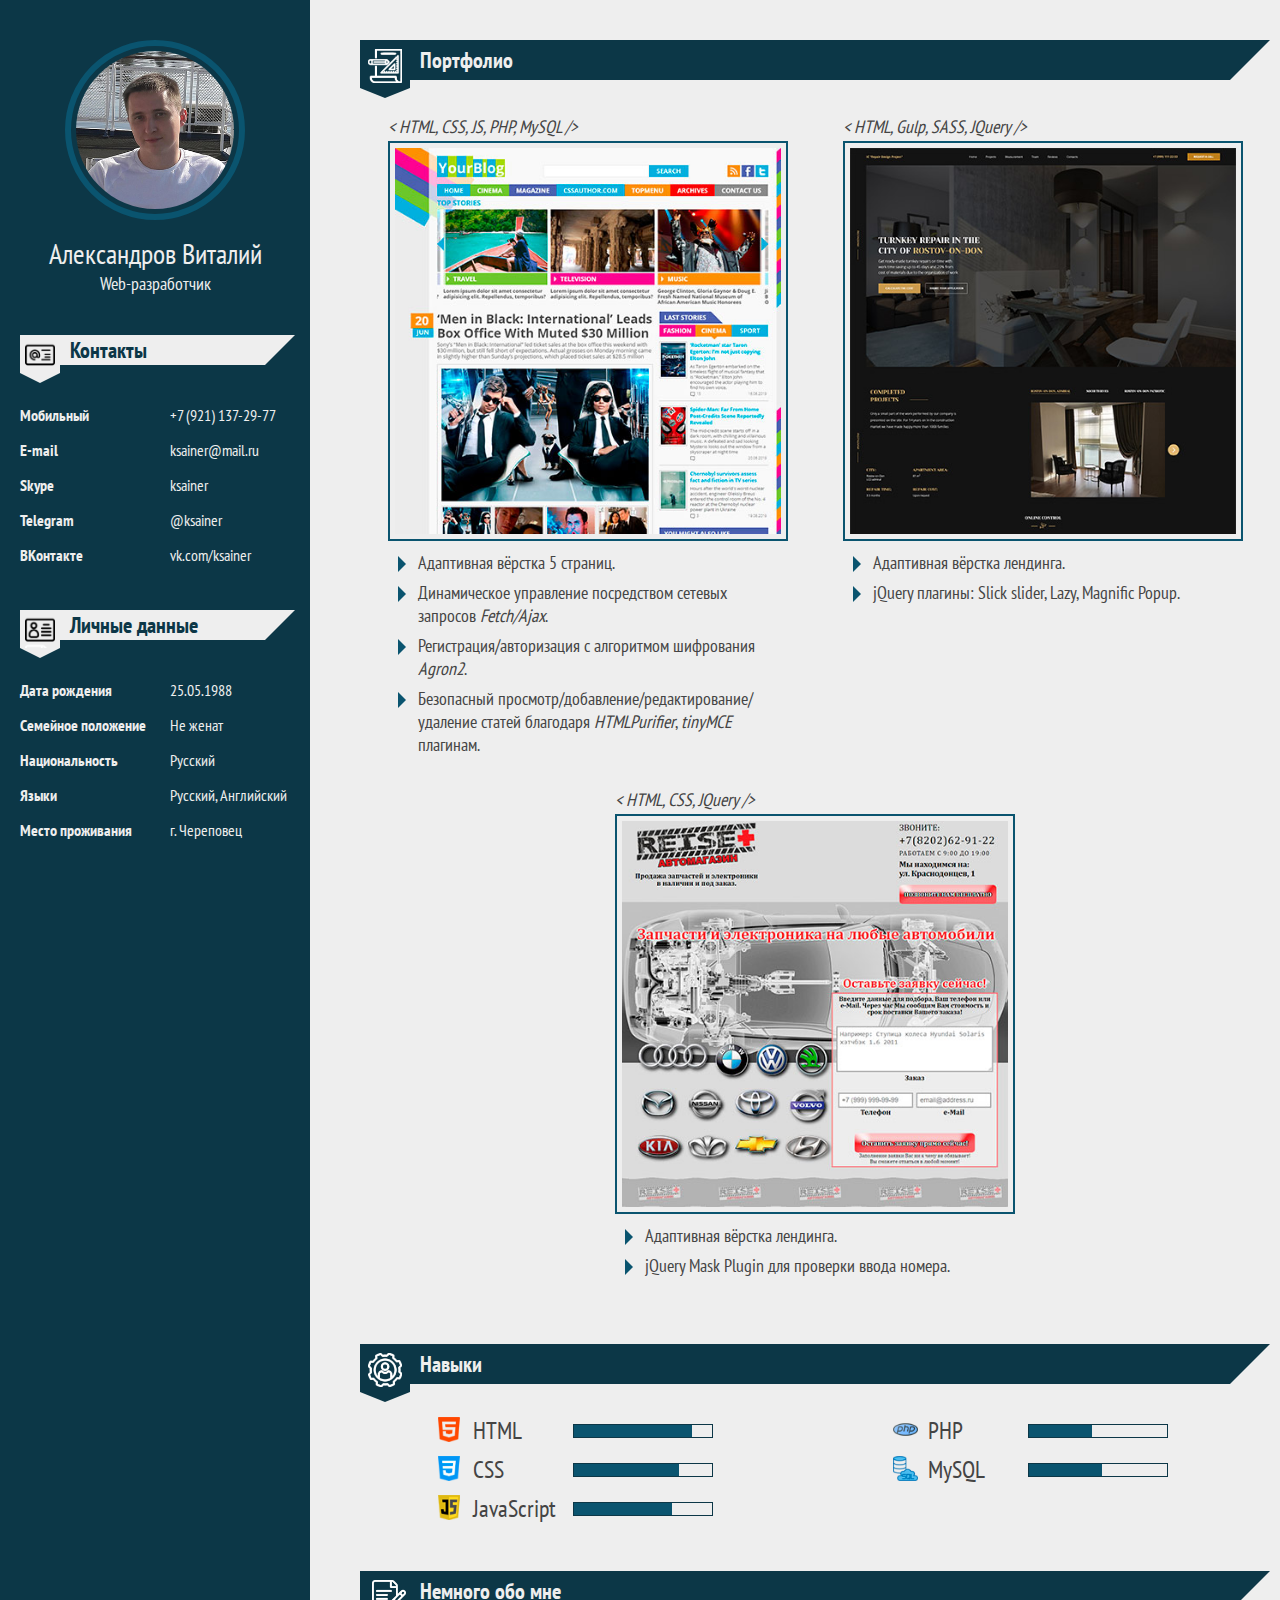
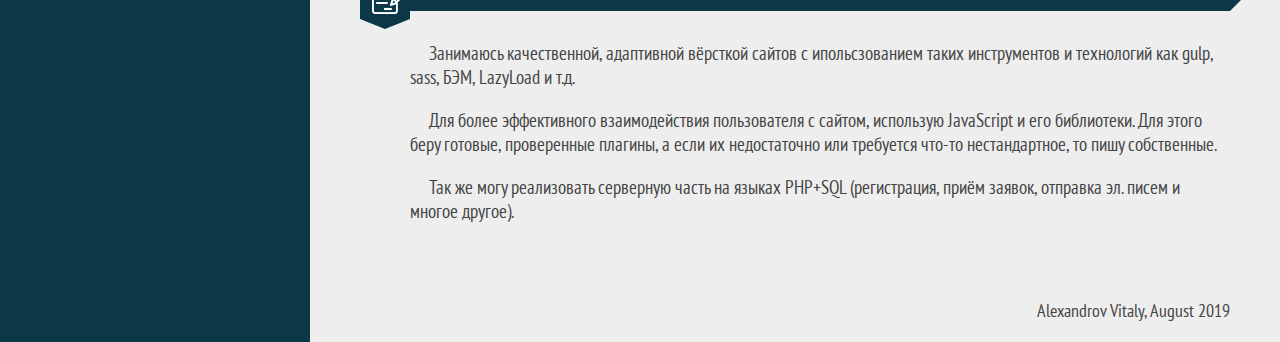
==== commit 4554a3c5: "add repair website in portfolio" ====
--- a/index.html
+++ b/index.html
@@ -86,7 +86,18 @@
 							<li>Динамическое управление посредством сетевых запросов <i>Fetch/Ajax</i>.</li>
 							<li>Регистрация/авторизация с алгоритмом шифрования <i>Agron2</i>.</li>
 							<li>Безопасный просмотр/добавление/редактирование/удаление статей благодаря <i>HTMLPurifier</i>, <i>tinyMCE</i> плагинам.</li>
-							<li>Так же реализована возможность оставлять комментарии и ставить лайки.</li>
+						</ul>
+					</figure>
+				</li>
+				<li class="portfolio__item">
+					<figure>
+						<figcaption class="portfolio__languages">&lt; HTML, Gulp, SASS, JQuery /&gt;</figcaption>
+						<div class="portfolio__screen-wrap">
+							<a href="/repair" target="_blank"><img src="img/portfolio/mini-repair.jpg" alt="repair website screenshot" class="portfolio__screen"></a>
+						</div>
+						<ul class="portfolio__note-list">
+							<li>Адаптивная вёрстка лендинга.</li>
+							<li>jQuery плагины: Slick slider, Lazy, Magnific Popup.</li>
 						</ul>
 					</figure>
 				</li>
--- a/style.min.css
+++ b/style.min.css
@@ -1 +1 @@
-*,::after,::before{box-sizing:border-box;margin:0;padding:0}body{background-color:#eee;font-family:'PT Sans Narrow',sans-serif;font-size:18px;color:#444}.wrap{position:relative;display:flex;max-width:1300px;margin:auto}.nowrap{white-space:nowrap}.left-bar{min-height:100vh;min-width:310px;padding:40px 20px;background-color:#0c3747;color:#eee}.avatar{text-align:center}.photo{width:180px;margin-bottom:10px;padding:5px;border-radius:50%;border:6px solid #0a546f}.name{font-size:28px}.title{position:relative;padding-left:50px;margin:40px 25px 30px 0;background-color:#eee;line-height:30px;color:#0c3747;font-size:22px;white-space:nowrap}.title::before{content:'';position:absolute;bottom:-18px;left:0;width:0;height:0;border-left:20px solid transparent;border-right:20px solid transparent;border-top:10px solid #eee}.title::after{content:'';position:absolute;top:0;right:-30px;width:0;height:0;border-top:30px solid #eee;border-right:30px solid transparent}.title__icon::after{content:'';position:absolute;top:9px;left:0;width:50px;height:39px;padding:0 4px 0 12px;background:#0c3747 url(img/sprite-title.png) center no-repeat/100%;background-origin:content-box;border-bottom:5px solid #0c3747;z-index:2}.block-data{position:relative;max-width:280px;margin:auto}.block-data::before{content:'';position:absolute;top:5px;left:0;width:40px;height:33px;padding:0 5px;background:#eee url(img/sprite-title.png) 0 0 no-repeat;background-size:cover;background-origin:content-box;z-index:1}.block-data:last-child::before{background-position:0 -30px}.data-table{font-size:16px;border-collapse:collapse}.data-table td{padding:10px 0 5px}.first-column{font-weight:700;width:150px}.data-table a{text-decoration:none;color:inherit}.data-table a:hover{text-decoration:underline}.content{min-width:320px;margin:0 10px 100px 50px}.content__section{position:relative}.content__title{position:relative;padding-left:60px;margin:40px 40px 30px 0;background-color:#0c3747;line-height:40px;font-size:22px;color:#eee;white-space:nowrap;z-index:1}.content__title::before{content:'';position:absolute;bottom:-18px;left:0;width:0;height:0;border-left:25px solid transparent;border-right:25px solid transparent;border-top:10px solid #0c3747}.content__title::after{content:'';position:absolute;top:0;right:-40px;width:0;height:0;border-top:40px solid #0c3747;border-right:40px solid transparent}.about-me__text{margin:0 50px;font-size:19px}.about-me__text p{margin:1em 0;text-indent:1em}.skills::after{padding:0 8px 0 8px;background-position:0 -102px}.skills__lists{display:flex;flex-wrap:wrap;justify-content:space-around}.skills__list{list-style:none;font-size:20px}.skills__item{position:relative;width:300px;padding-left:35px;margin-bottom:5px;line-height:34px;font-size:24px}.skills__item::before{content:'';position:absolute;top:3px;left:0;width:25px;height:25px;background:url(img/sprite-skills.png) 0 0 no-repeat/100%}.css::before{background-position:0 -25px}.js::before{background-position:0 -50px}.php::before{background-position:0 -75px}.mysql::before{background-position:0 -100px}.skills__item::after{content:'';position:absolute;top:50%;left:135px;width:140px;height:14px;padding-right:50px;transform:translateY(-50%);border:1px solid #0c3747;background:#0a546f;background-clip:content-box}.html::after{padding-right:20px}.css::after{padding-right:33px}.js::after{padding-right:40px}.php::after{padding-right:75px}.mysql::after{padding-right:65px}.portfolio::after{padding:0 8px 0 8px;background-position:0 -136px}.portfolio__list{display:flex;flex-wrap:wrap;justify-content:space-around;list-style:none}.portfolio__item{max-width:400px;margin:5px 5px 20px}.portfolio__screen-wrap{width:100%;border:2px solid #0a546f;padding:5px;margin-bottom:10px;font-size:0;overflow:hidden}.portfolio__screen{width:100%;transition:2s}.portfolio__screen:hover{transform:scale(1.05)}.portfolio__languages{font-style:italic;margin-bottom:3px}.portfolio__note-list{margin-left:30px;list-style:none}.portfolio__note-list li{position:relative;margin-bottom:7px}.portfolio__note-list li:before{content:'';position:absolute;top:5px;left:-20px;border:8px solid transparent;border-left-color:#0a546f}.footer{position:absolute;bottom:20px;right:50px}@media screen and (max-width:975px){.content{margin-left:30px}.about-me__text{margin:0 30px;font-size:17px}}@media screen and (max-width:730px){.wrap{flex-wrap:wrap}.left-bar{min-height:auto;min-width:auto;width:100%;margin:auto}.content{margin-left:0;margin-right:0;min-width:auto}.about-me__text{margin:0 20px;font-size:16px}}+*,::after,::before{box-sizing:border-box;margin:0;padding:0}body{background-color:#eee;font-family:'PT Sans Narrow',sans-serif;font-size:18px;color:#444}.wrap{position:relative;display:flex;max-width:1300px;margin:auto}.nowrap{white-space:nowrap}.left-bar{min-height:100vh;min-width:310px;padding:40px 20px;background-color:#0c3747;color:#eee}.avatar{text-align:center}.photo{width:180px;margin-bottom:10px;padding:5px;border-radius:50%;border:6px solid #0a546f}.name{font-size:28px}.title{position:relative;padding-left:50px;margin:40px 25px 30px 0;background-color:#eee;line-height:30px;color:#0c3747;font-size:22px;white-space:nowrap}.title::before{content:'';position:absolute;bottom:-18px;left:0;width:0;height:0;border-left:20px solid transparent;border-right:20px solid transparent;border-top:10px solid #eee}.title::after{content:'';position:absolute;top:0;right:-30px;width:0;height:0;border-top:30px solid #eee;border-right:30px solid transparent}.title__icon::after{content:'';position:absolute;top:9px;left:0;width:50px;height:39px;padding:0 4px 0 12px;background:#0c3747 url(img/sprite-title.png) no-repeat center/100%;background-origin:content-box;border-bottom:5px solid #0c3747;z-index:2}.block-data{position:relative;max-width:280px;margin:auto}.block-data::before{content:'';position:absolute;top:5px;left:0;width:40px;height:33px;padding:0 5px;background:#eee url(img/sprite-title.png) no-repeat 0 0;background-size:cover;background-origin:content-box;z-index:1}.block-data:last-child::before{background-position:0 -30px}.data-table{font-size:16px;border-collapse:collapse}.data-table td{padding:10px 0 5px}.first-column{font-weight:700;width:150px}.data-table a{text-decoration:none;color:inherit}.data-table a:hover{text-decoration:underline}.content{min-width:320px;margin:0 10px 100px 50px}.content__section{position:relative}.content__title{position:relative;padding-left:60px;margin:40px 40px 30px 0;background-color:#0c3747;line-height:40px;font-size:22px;color:#eee;white-space:nowrap;z-index:1}.content__title::before{content:'';position:absolute;bottom:-18px;left:0;width:0;height:0;border-left:25px solid transparent;border-right:25px solid transparent;border-top:10px solid #0c3747}.content__title::after{content:'';position:absolute;top:0;right:-40px;width:0;height:0;border-top:40px solid #0c3747;border-right:40px solid transparent}.about-me__text{margin:0 50px;font-size:19px}.about-me__text p{margin:1em 0;text-indent:1em}.skills::after{padding:0 8px 0 8px;background-position:0 -102px}.skills__lists{display:flex;flex-wrap:wrap;justify-content:space-around}.skills__list{list-style:none;font-size:20px}.skills__item{position:relative;width:300px;padding-left:35px;margin-bottom:5px;line-height:34px;font-size:24px}.skills__item::before{content:'';position:absolute;top:3px;left:0;width:25px;height:25px;background:url(img/sprite-skills.png) no-repeat 0 0/100%}.css::before{background-position:0 -25px}.js::before{background-position:0 -50px}.php::before{background-position:0 -75px}.mysql::before{background-position:0 -100px}.skills__item::after{content:'';position:absolute;top:50%;left:135px;width:140px;height:14px;padding-right:50px;transform:translateY(-50%);border:1px solid #0c3747;background:#0a546f;background-clip:content-box}.html::after{padding-right:20px}.css::after{padding-right:33px}.js::after{padding-right:40px}.php::after{padding-right:75px}.mysql::after{padding-right:65px}.portfolio::after{padding:0 8px 0 8px;background-position:0 -136px}.portfolio__list{display:flex;flex-wrap:wrap;justify-content:space-around;list-style:none}.portfolio__item{max-width:400px;margin:5px 5px 20px}.portfolio__screen-wrap{width:100%;border:2px solid #0a546f;padding:5px;margin-bottom:10px;font-size:0;overflow:hidden}.portfolio__screen{width:100%;transition:2s}.portfolio__screen:hover{transform:scale(1.05)}.portfolio__languages{font-style:italic;margin-bottom:3px}.portfolio__note-list{margin-left:30px;list-style:none}.portfolio__note-list li{position:relative;margin-bottom:7px}.portfolio__note-list li:before{content:'';position:absolute;top:5px;left:-20px;border:8px solid transparent;border-left-color:#0a546f}.footer{position:absolute;bottom:20px;right:50px}@media screen and (max-width:975px){.content{margin-left:30px}.about-me__text{margin:0 30px;font-size:17px}}@media screen and (max-width:730px){.wrap{flex-wrap:wrap}.left-bar{min-height:auto;min-width:auto;width:100%;margin:auto}.content{margin-left:0;margin-right:0;min-width:auto}.about-me__text{margin:0 20px;font-size:16px}}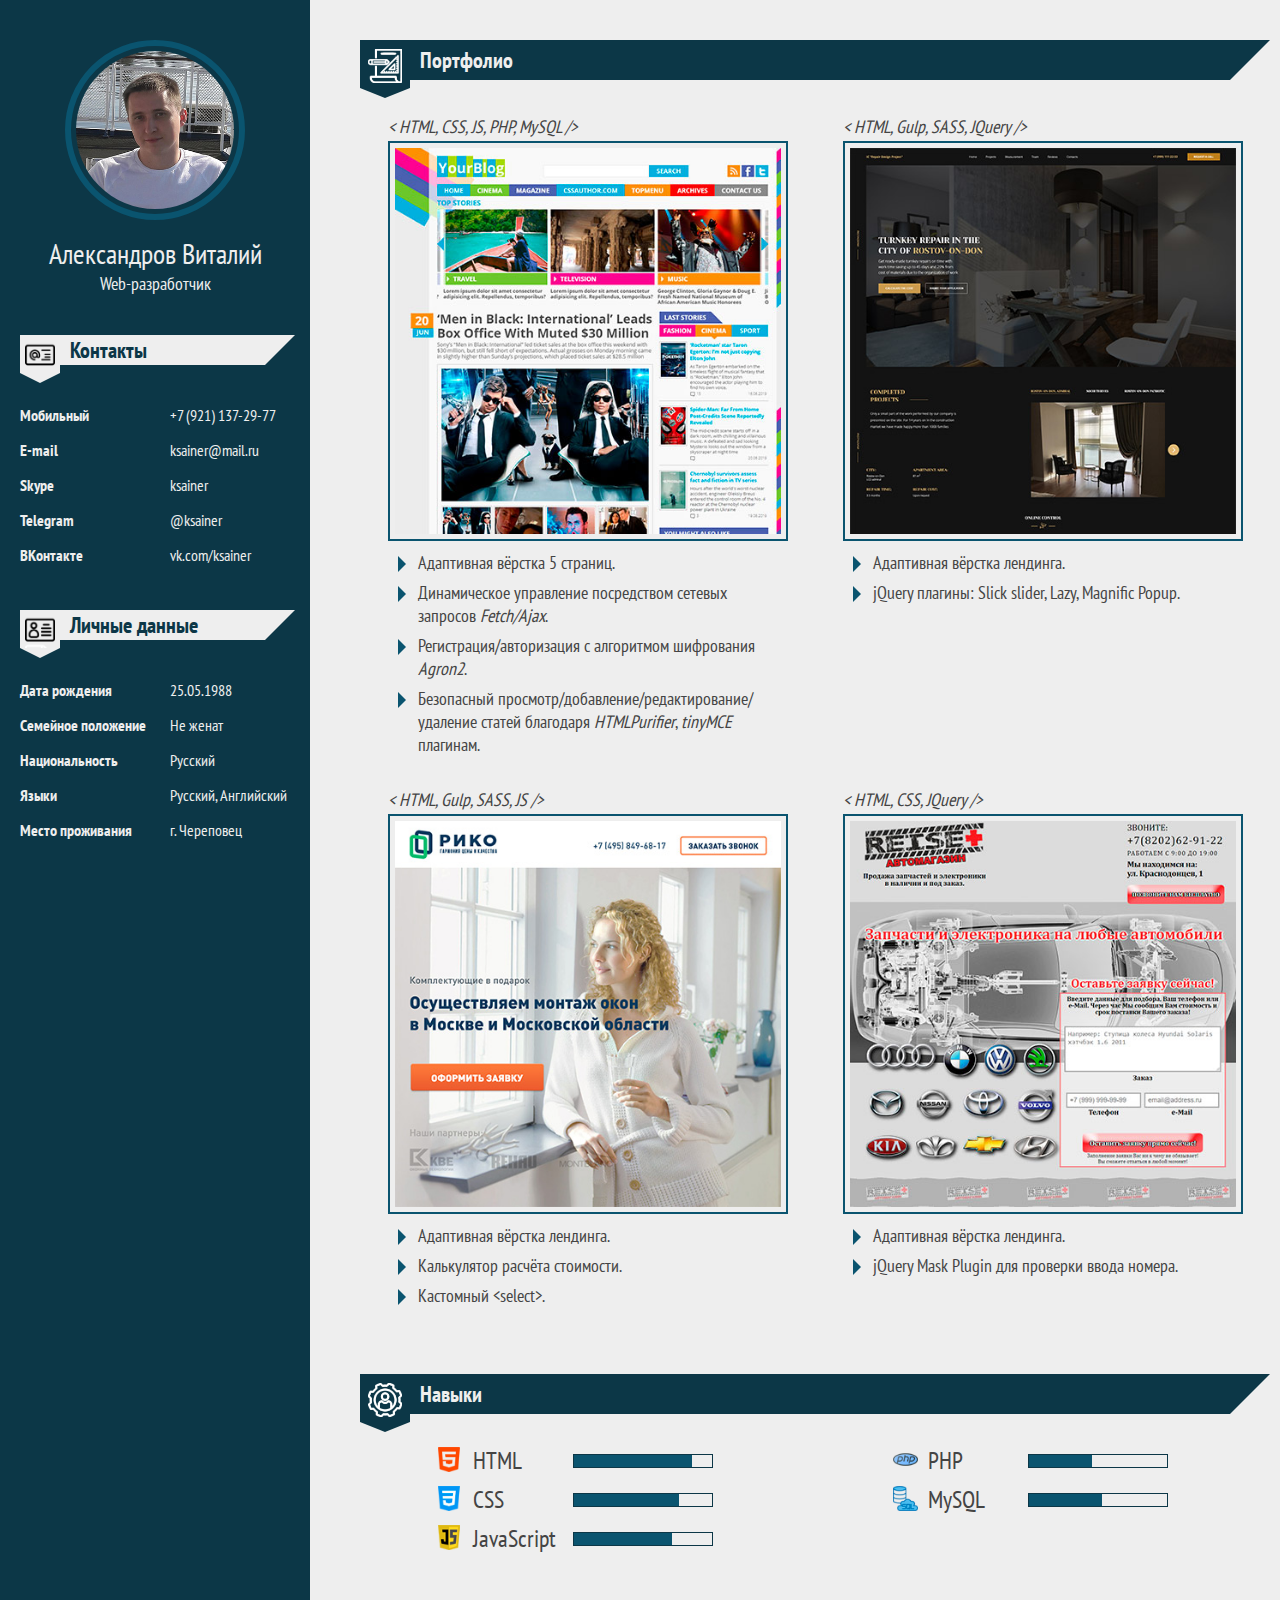
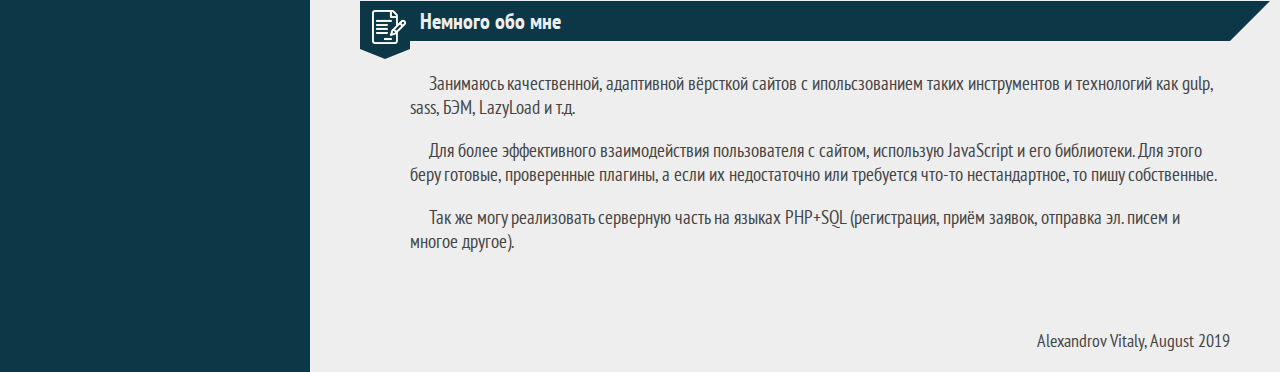
==== commit 2ecba167: "add rico website" ====
--- a/index.html
+++ b/index.html
@@ -1,155 +1,179 @@
 <!DOCTYPE html>
 <html lang="ru">
 <head>
-	<meta charset="UTF-8">
-	<meta name="viewport" content="width=device-width, initial-scale=1.0">
-	<meta http-equiv="X-UA-Compatible" content="ie=edge">
-	<title>Разработка адаптивных веб-сайтов по современным стандартам</title>
-	<link href="https://fonts.googleapis.com/css?family=PT+Sans+Narrow:400,700&display=swap" rel="stylesheet">
-	<link rel="stylesheet" href="style.min.css">
-	<meta name="description" content="Услуги разработки, переработки и поддержки сайтов: создание сайтов с нуля, интеграция верстки, контент-менеджмент.">
+    <meta charset="UTF-8">
+    <meta name="viewport" content="width=device-width, initial-scale=1.0">
+    <meta http-equiv="X-UA-Compatible" content="ie=edge">
+    <title>Разработка адаптивных веб-сайтов по современным стандартам</title>
+    <link href="https://fonts.googleapis.com/css?family=PT+Sans+Narrow:400,700&display=swap" rel="stylesheet">
+    <link rel="stylesheet" href="style.min.css">
+    <meta name="description"
+          content="Услуги разработки, переработки и поддержки сайтов: создание сайтов с нуля, интеграция верстки, контент-менеджмент.">
 </head>
 <body>
 <div class="wrap">
-	<article class="left-bar">
-		<figure class="avatar">
-			<img src="img/photo.jpg" alt="my photo" class="photo" draggable="false">
-			<figcaption class="avatar-caption">
-				<p class="name">Александров Виталий</p>
-				<p class="post">Web-разработчик</p>
-			</figcaption>
-		</figure>
-		<div class="block-data">
-			<h3 class="title">Контакты</h3>
-			<table class="data-table">
-				<tr>
-					<td class="first-column">Мобильный</td>
-					<td><a href="tel:+79211372977" class="nowrap">+7 (921) 137-29-77</a></td>
-				</tr>
-				<tr>
-					<td class="first-column">E-mail</td>
-					<td><a href="mailto:ksainer@mail.ru" class="nowrap">ksainer@mail.ru</a></td>
-				</tr>
-				<tr>
-					<td class="first-column">Skype</td>
-					<td><a href="skype:ksainer">ksainer</a></td>
-				</tr>
-				<tr>
-					<td class="first-column">Telegram</td>
-					<td><a href="https://telegram.me/ksainer" target="_blank">@ksainer</a></td>
-				</tr>
-				<tr>
-					<td class="first-column">ВКонтакте</td>
-					<td><a href="ttps://vk.com/ksainer" target="_blank">vk.com/ksainer</a></td>
-				</tr>
-			</table>
-		</div>
-		<div class="block-data">
-			<h3 class="title">Личные данные</h3>
-			<table class="data-table">
-				<tr>
-					<td class="first-column">Дата рождения</td>
-					<td>25.05.1988</td>
-				</tr>
-				<tr>
-					<td class="first-column">Семейное положение</td>
-					<td>Не женат</td>
-				</tr>
-				<tr>
-					<td class="first-column">Национальность</td>
-					<td>Русский</td>
-				</tr>
-				<tr>
-					<td class="first-column">Языки</td>
-					<td>Русский, Английский</td>
-				</tr>
-				<tr>
-					<td class="first-column">Место проживания</td>
-					<td>г. Череповец</td>
-				</tr>
-			</table>
-		</div>
-	</article>
+    <article class="left-bar">
+        <figure class="avatar">
+            <img src="img/photo.jpg" alt="my photo" class="photo" draggable="false">
+            <figcaption class="avatar-caption">
+                <p class="name">Александров Виталий</p>
+                <p class="post">Web-разработчик</p>
+            </figcaption>
+        </figure>
+        <div class="block-data">
+            <h3 class="title">Контакты</h3>
+            <table class="data-table">
+                <tr>
+                    <td class="first-column">Мобильный</td>
+                    <td><a href="tel:+79211372977" class="nowrap">+7 (921) 137-29-77</a></td>
+                </tr>
+                <tr>
+                    <td class="first-column">E-mail</td>
+                    <td><a href="mailto:ksainer@mail.ru" class="nowrap">ksainer@mail.ru</a></td>
+                </tr>
+                <tr>
+                    <td class="first-column">Skype</td>
+                    <td><a href="skype:ksainer">ksainer</a></td>
+                </tr>
+                <tr>
+                    <td class="first-column">Telegram</td>
+                    <td><a href="https://telegram.me/ksainer" target="_blank">@ksainer</a></td>
+                </tr>
+                <tr>
+                    <td class="first-column">ВКонтакте</td>
+                    <td><a href="ttps://vk.com/ksainer" target="_blank">vk.com/ksainer</a></td>
+                </tr>
+            </table>
+        </div>
+        <div class="block-data">
+            <h3 class="title">Личные данные</h3>
+            <table class="data-table">
+                <tr>
+                    <td class="first-column">Дата рождения</td>
+                    <td>25.05.1988</td>
+                </tr>
+                <tr>
+                    <td class="first-column">Семейное положение</td>
+                    <td>Не женат</td>
+                </tr>
+                <tr>
+                    <td class="first-column">Национальность</td>
+                    <td>Русский</td>
+                </tr>
+                <tr>
+                    <td class="first-column">Языки</td>
+                    <td>Русский, Английский</td>
+                </tr>
+                <tr>
+                    <td class="first-column">Место проживания</td>
+                    <td>г. Череповец</td>
+                </tr>
+            </table>
+        </div>
+    </article>
 
-	<main class="content">
-		<section class="content__section portfolio title__icon">
-			<h2 class="content__title">Портфолио</h2>
-			<ul class="portfolio__list">
-				<li class="portfolio__item">
-					<figure>
-						<figcaption class="portfolio__languages">&lt; HTML, CSS, JS, PHP, MySQL /&gt;</figcaption>
-						<div class="portfolio__screen-wrap">
-							<a href="http://yourblog.mcdir.ru" target="_blank"><img src="img/portfolio/mini-YB.jpg" alt="website YourBlog" class="portfolio__screen"></a>
-						</div>
-						<ul class="portfolio__note-list">
-							<li>Адаптивная вёрстка 5 страниц.</li>
-							<li>Динамическое управление посредством сетевых запросов <i>Fetch/Ajax</i>.</li>
-							<li>Регистрация/авторизация с алгоритмом шифрования <i>Agron2</i>.</li>
-							<li>Безопасный просмотр/добавление/редактирование/удаление статей благодаря <i>HTMLPurifier</i>, <i>tinyMCE</i> плагинам.</li>
-						</ul>
-					</figure>
-				</li>
-				<li class="portfolio__item">
-					<figure>
-						<figcaption class="portfolio__languages">&lt; HTML, Gulp, SASS, JQuery /&gt;</figcaption>
-						<div class="portfolio__screen-wrap">
-							<a href="/repair" target="_blank"><img src="img/portfolio/mini-repair.jpg" alt="repair website screenshot" class="portfolio__screen"></a>
-						</div>
-						<ul class="portfolio__note-list">
-							<li>Адаптивная вёрстка лендинга.</li>
-							<li>jQuery плагины: Slick slider, Lazy, Magnific Popup.</li>
-						</ul>
-					</figure>
-				</li>
-				<li class="portfolio__item">
-					<figure>
-						<figcaption class="portfolio__languages">&lt; HTML, CSS, JQuery /&gt;</figcaption>
-						<div class="portfolio__screen-wrap">
-							<a href="/reise+" target="_blank"><img src="img/portfolio/mini-reise.jpg" alt="website Reise+" class="portfolio__screen"></a>
-						</div>
-						<ul class="portfolio__note-list">
-							<li>Адаптивная вёрстка лендинга.</li>
-							<li>jQuery Mask Plugin для проверки ввода номера.</li>
-						</ul>
-					</figure>
-				</li>
-			</ul>
-		</section>
-		
-		<section class="content__section skills title__icon">
-			<h2 class="content__title">Навыки</h2>
+    <main class="content">
+        <section class="content__section portfolio title__icon">
+            <h2 class="content__title">Портфолио</h2>
+            <ul class="portfolio__list">
+                <li class="portfolio__item">
+                    <figure>
+                        <figcaption class="portfolio__languages">&lt; HTML, CSS, JS, PHP, MySQL /&gt;</figcaption>
+                        <div class="portfolio__screen-wrap">
+                            <a href="http://yourblog.mcdir.ru" target="_blank"><img src="img/portfolio/mini-YB.jpg"
+                                                                                    alt="website YourBlog"
+                                                                                    class="portfolio__screen"></a>
+                        </div>
+                        <ul class="portfolio__note-list">
+                            <li>Адаптивная вёрстка 5 страниц.</li>
+                            <li>Динамическое управление посредством сетевых запросов <i>Fetch/Ajax</i>.</li>
+                            <li>Регистрация/авторизация с алгоритмом шифрования <i>Agron2</i>.</li>
+                            <li>Безопасный просмотр/добавление/редактирование/удаление статей благодаря
+                                <i>HTMLPurifier</i>, <i>tinyMCE</i> плагинам.
+                            </li>
+                        </ul>
+                    </figure>
+                </li>
+                <li class="portfolio__item">
+                    <figure>
+                        <figcaption class="portfolio__languages">&lt; HTML, Gulp, SASS, JQuery /&gt;</figcaption>
+                        <div class="portfolio__screen-wrap">
+                            <a href="/repair" target="_blank"><img src="img/portfolio/mini-repair.jpg"
+                                                                   alt="repair website screenshot"
+                                                                   class="portfolio__screen"></a>
+                        </div>
+                        <ul class="portfolio__note-list">
+                            <li>Адаптивная вёрстка лендинга.</li>
+                            <li>jQuery плагины: Slick slider, Lazy, Magnific Popup.</li>
+                        </ul>
+                    </figure>
+                </li>
+                <li class="portfolio__item">
+                    <figure>
+                        <figcaption class="portfolio__languages">&lt; HTML, Gulp, SASS, JS /&gt;</figcaption>
+                        <div class="portfolio__screen-wrap">
+                            <a href="/rico/app" target="_blank"><img src="img/portfolio/mini-rico.jpg"
+                                                                   alt="rico website screenshot"
+                                                                   class="portfolio__screen"></a>
+                        </div>
+                        <ul class="portfolio__note-list">
+                            <li>Адаптивная вёрстка лендинга.</li>
+                            <li>Калькулятор расчёта стоимости.</li>
+                            <li>Кастомный &lt;select&gt;.</li>
+                        </ul>
+                    </figure>
+                </li>
+                <li class="portfolio__item">
+                    <figure>
+                        <figcaption class="portfolio__languages">&lt; HTML, CSS, JQuery /&gt;</figcaption>
+                        <div class="portfolio__screen-wrap">
+                            <a href="/reise+" target="_blank"><img src="img/portfolio/mini-reise.jpg"
+                                                                   alt="website Reise+" class="portfolio__screen"></a>
+                        </div>
+                        <ul class="portfolio__note-list">
+                            <li>Адаптивная вёрстка лендинга.</li>
+                            <li>jQuery Mask Plugin для проверки ввода номера.</li>
+                        </ul>
+                    </figure>
+                </li>
+            </ul>
+        </section>
 
-			<div class="skills__lists">
-				<ul class="skills__list">
-					<li class="skills__item html">HTML</li>
-					<li class="skills__item css">CSS</li>
-					<li class="skills__item js">JavaScript</li>
-				</ul>
-				<ul class="skills__list">
-					<li class="skills__item php">PHP</li>
-					<li class="skills__item mysql">MySQL</li>
-				</ul>
-			</div>
-		</section>
-		
-		<section class="content__section about-me title__icon">
-			<h2 class="content__title">Немного обо мне</h2>
-			<div class="about-me__text">
-				<p>Занимаюсь качественной, адаптивной вёрсткой сайтов с ипольсзованием таких инструментов 
-				и технологий как gulp, sass, БЭМ, LazyLoad и т.д.</p>
+        <section class="content__section skills title__icon">
+            <h2 class="content__title">Навыки</h2>
 
-				<p>Для более эффективного взаимодействия пользователя с сайтом, использую JavaScript и его библиотеки.
-				Для этого беру готовые, проверенные плагины, а если их недостаточно или требуется что-то нестандартное, то пишу собственные.</p>
+            <div class="skills__lists">
+                <ul class="skills__list">
+                    <li class="skills__item html">HTML</li>
+                    <li class="skills__item css">CSS</li>
+                    <li class="skills__item js">JavaScript</li>
+                </ul>
+                <ul class="skills__list">
+                    <li class="skills__item php">PHP</li>
+                    <li class="skills__item mysql">MySQL</li>
+                </ul>
+            </div>
+        </section>
 
-				<p>Так же могу реализовать серверную часть на языках PHP+SQL (регистрация, приём заявок, 
-				отправка эл. писем и многое другое).</p>
-			</div>
-		</section>
-	</main>
-	
-<footer class="footer">
-		<p class="copy">Alexandrov Vitaly, August 2019</p>
-	</footer>
+        <section class="content__section about-me title__icon">
+            <h2 class="content__title">Немного обо мне</h2>
+            <div class="about-me__text">
+                <p>Занимаюсь качественной, адаптивной вёрсткой сайтов с ипольсзованием таких инструментов
+                    и технологий как gulp, sass, БЭМ, LazyLoad и т.д.</p>
+
+                <p>Для более эффективного взаимодействия пользователя с сайтом, использую JavaScript и его библиотеки.
+                    Для этого беру готовые, проверенные плагины, а если их недостаточно или требуется что-то
+                    нестандартное, то пишу собственные.</p>
+
+                <p>Так же могу реализовать серверную часть на языках PHP+SQL (регистрация, приём заявок,
+                    отправка эл. писем и многое другое).</p>
+            </div>
+        </section>
+    </main>
+
+    <footer class="footer">
+        <p class="copy">Alexandrov Vitaly, August 2019</p>
+    </footer>
 </div>
 
 </body>
